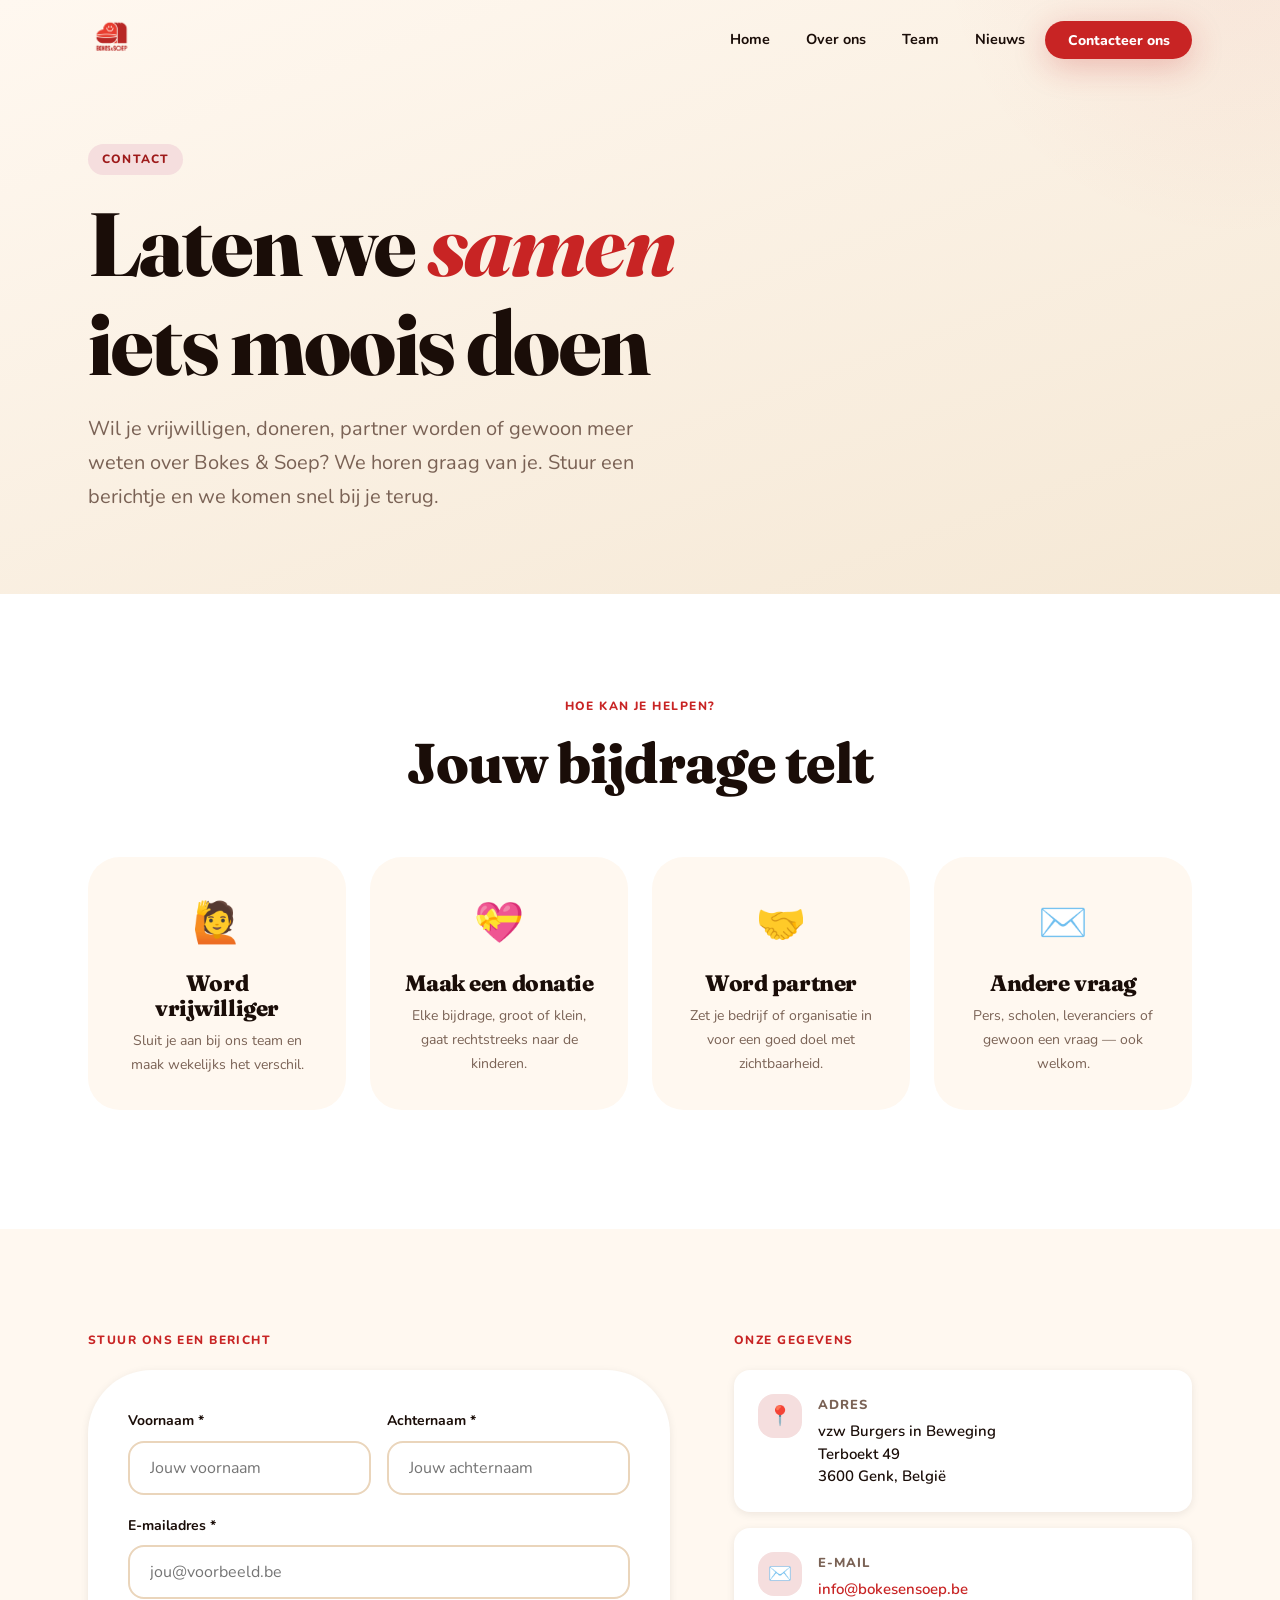
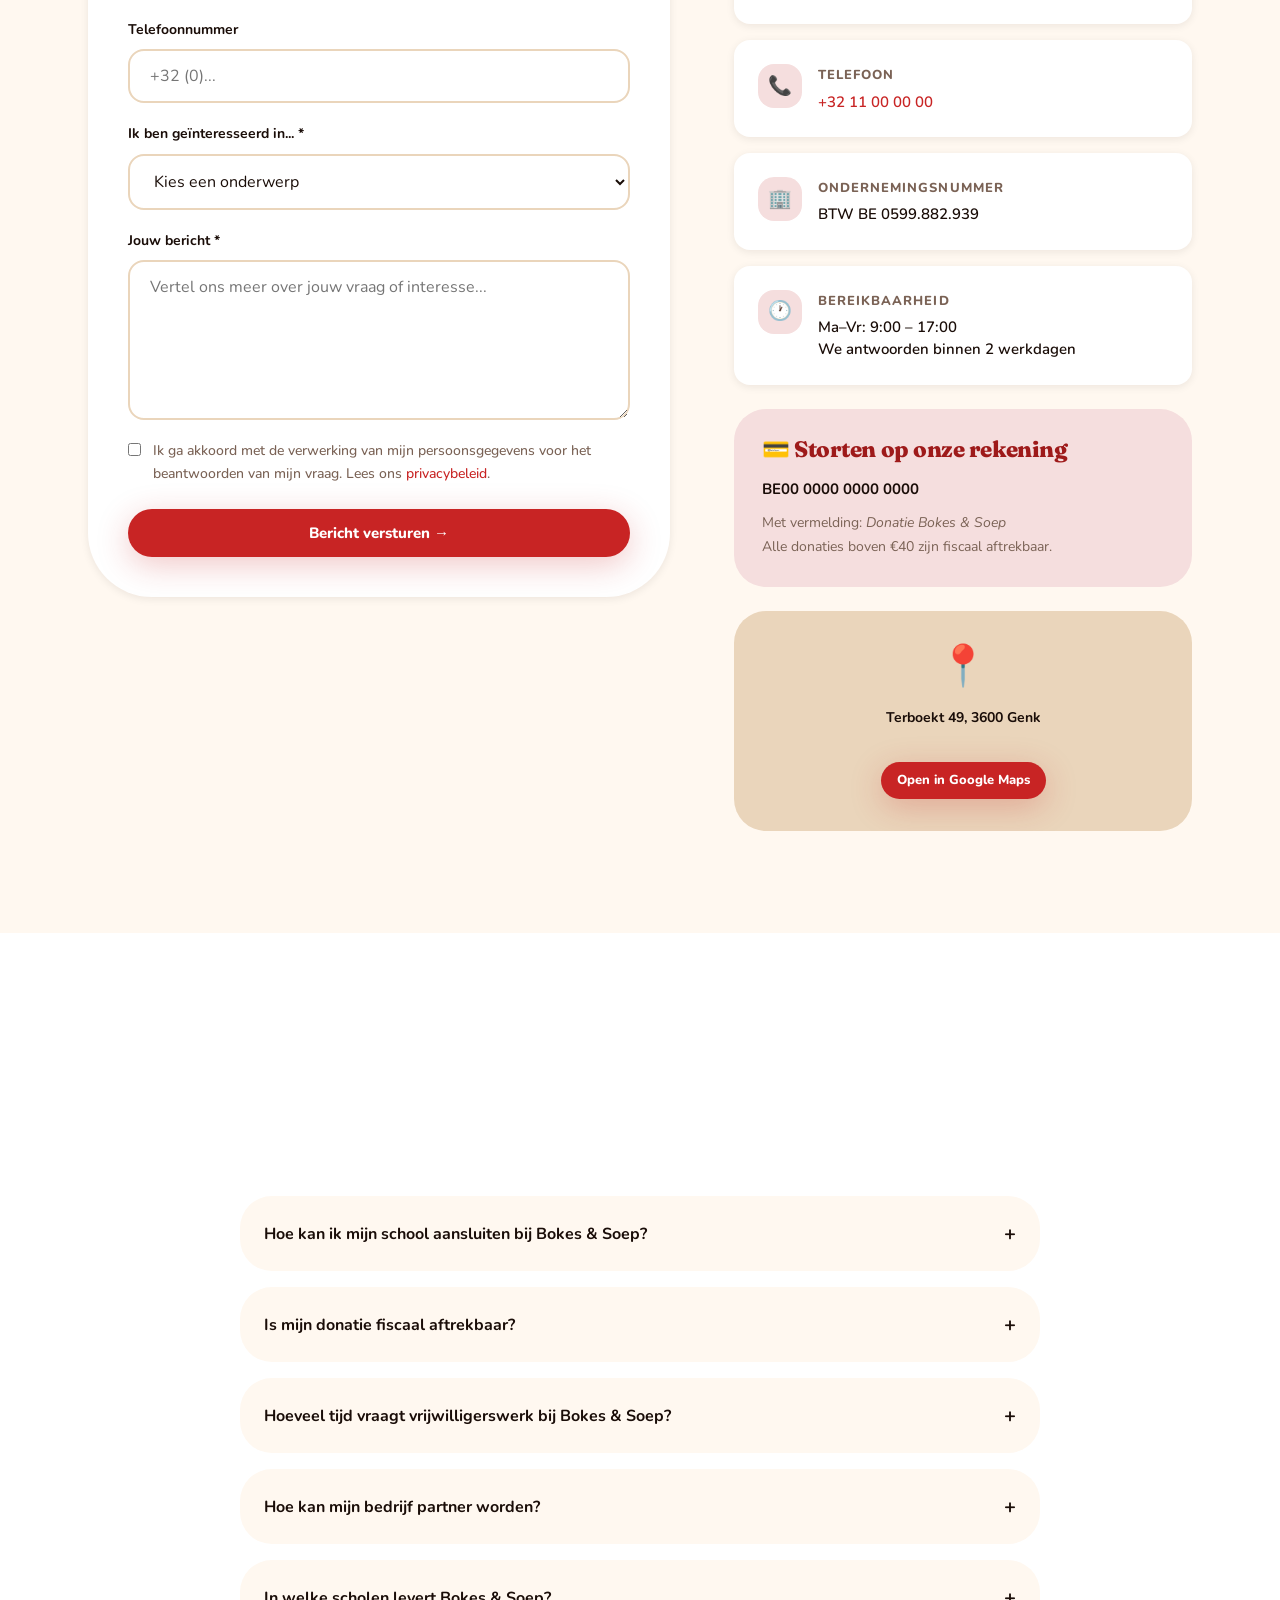
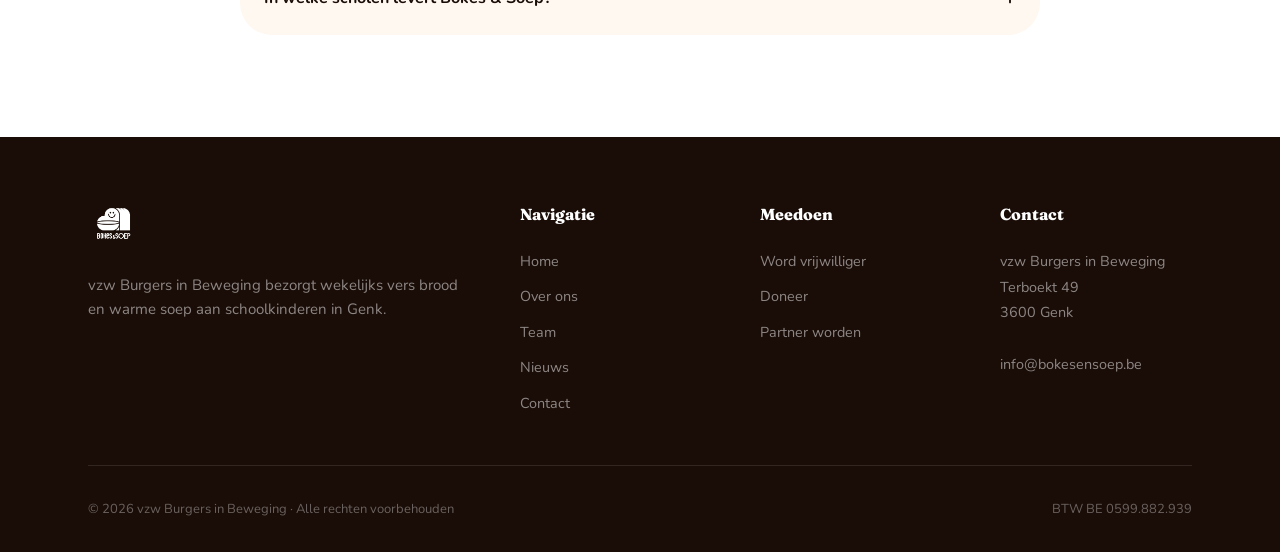
==== contact.html @ c75bfd41 "Add HTML/CSS/JS website version for demo at dev2.bokesensoep.be Static website with 6 pages (home, o" ====
<!DOCTYPE html>
<html lang="nl">
<head>
  <meta charset="UTF-8">
  <meta name="viewport" content="width=device-width, initial-scale=1.0">
  <title>Contact — Bokes & Soep</title>
  <meta name="description" content="Neem contact op met vzw Burgers in Beweging. Word vrijwilliger, doneer of word partner van Bokes & Soep in Genk.">
  <link rel="stylesheet" href="style.css">
  <link rel="icon" type="image/png" href="logos/logo_kleur_3000px.png">
</head>
<body>

  <!-- NAVIGATION -->
  <nav class="nav" id="main-nav">
    <div class="container">
      <div class="nav__inner">
        <a href="index.html" class="nav__logo">
          <img src="logos/logo_kleur_3000px.png" alt="Bokes & Soep logo">
        </a>
        <ul class="nav__links">
          <li><a href="index.html" class="nav__link">Home</a></li>
          <li><a href="over-ons.html" class="nav__link">Over ons</a></li>
          <li><a href="team.html" class="nav__link">Team</a></li>
          <li><a href="nieuws.html" class="nav__link">Nieuws</a></li>
          <li><a href="contact.html" class="nav__link nav__cta active">Contacteer ons</a></li>
        </ul>
        <button class="nav__hamburger" id="hamburger" aria-label="Menu openen">
          <span></span><span></span><span></span>
        </button>
      </div>
    </div>
  </nav>

  <div class="nav__mobile" id="mobile-nav">
    <a href="index.html" class="nav__link">Home</a>
    <a href="over-ons.html" class="nav__link">Over ons</a>
    <a href="team.html" class="nav__link">Team</a>
    <a href="nieuws.html" class="nav__link">Nieuws</a>
    <a href="contact.html" class="nav__link" style="color: var(--red); margin-top: 1rem;">Contacteer ons →</a>
  </div>

  <!-- PAGE HERO -->
  <section class="page-hero">
    <div class="container">
      <span class="page-hero__eyebrow">Contact</span>
      <h1 class="page-hero__title animate-fade-up">
        Laten we <em>samen</em><br>iets moois doen
      </h1>
      <p class="page-hero__lead animate-fade-up animate-delay-1">
        Wil je vrijwilligen, doneren, partner worden of gewoon meer weten over Bokes &amp; Soep?
        We horen graag van je. Stuur een berichtje en we komen snel bij je terug.
      </p>
    </div>
  </section>

  <!-- MANIEREN VAN HELPEN -->
  <section class="section section--white">
    <div class="container">
      <div class="section-header reveal">
        <span class="label">Hoe kan je helpen?</span>
        <h2>Jouw bijdrage telt</h2>
      </div>

      <div class="grid-4 reveal" style="margin-bottom: 1rem;">
        <div style="background: var(--cream); border-radius: var(--radius-lg); padding: 2rem; text-align: center; border: 2px solid transparent; transition: var(--transition); cursor: pointer;" class="contact-option" data-type="vrijwilliger">
          <div style="font-size: 2.5rem; margin-bottom: 1rem;">🙋</div>
          <h4 style="margin-bottom: 0.5rem;">Word vrijwilliger</h4>
          <p style="font-size: 0.875rem; color: var(--warm-gray);">Sluit je aan bij ons team en maak wekelijks het verschil.</p>
        </div>
        <div style="background: var(--cream); border-radius: var(--radius-lg); padding: 2rem; text-align: center; border: 2px solid transparent; transition: var(--transition); cursor: pointer;" class="contact-option" data-type="donatie">
          <div style="font-size: 2.5rem; margin-bottom: 1rem;">💝</div>
          <h4 style="margin-bottom: 0.5rem;">Maak een donatie</h4>
          <p style="font-size: 0.875rem; color: var(--warm-gray);">Elke bijdrage, groot of klein, gaat rechtstreeks naar de kinderen.</p>
        </div>
        <div style="background: var(--cream); border-radius: var(--radius-lg); padding: 2rem; text-align: center; border: 2px solid transparent; transition: var(--transition); cursor: pointer;" class="contact-option" data-type="partner">
          <div style="font-size: 2.5rem; margin-bottom: 1rem;">🤝</div>
          <h4 style="margin-bottom: 0.5rem;">Word partner</h4>
          <p style="font-size: 0.875rem; color: var(--warm-gray);">Zet je bedrijf of organisatie in voor een goed doel met zichtbaarheid.</p>
        </div>
        <div style="background: var(--cream); border-radius: var(--radius-lg); padding: 2rem; text-align: center; border: 2px solid transparent; transition: var(--transition); cursor: pointer;" class="contact-option" data-type="andere">
          <div style="font-size: 2.5rem; margin-bottom: 1rem;">✉️</div>
          <h4 style="margin-bottom: 0.5rem;">Andere vraag</h4>
          <p style="font-size: 0.875rem; color: var(--warm-gray);">Pers, scholen, leveranciers of gewoon een vraag — ook welkom.</p>
        </div>
      </div>
    </div>
  </section>

  <!-- CONTACT SECTIE -->
  <section class="section section--cream">
    <div class="container">
      <div class="grid-2" style="align-items: flex-start; gap: 4rem;">

        <!-- FORM -->
        <div class="reveal">
          <span class="label" style="display: block; margin-bottom: 1.25rem;">Stuur ons een bericht</span>
          <form id="contact-form" onsubmit="handleSubmit(event)" style="background: var(--white); padding: 2.5rem; border-radius: var(--radius-xl); box-shadow: var(--shadow-sm);">

            <div style="display: grid; grid-template-columns: 1fr 1fr; gap: 1rem;">
              <div class="form-group">
                <label for="voornaam">Voornaam *</label>
                <input type="text" id="voornaam" name="voornaam" placeholder="Jouw voornaam" required>
              </div>
              <div class="form-group">
                <label for="achternaam">Achternaam *</label>
                <input type="text" id="achternaam" name="achternaam" placeholder="Jouw achternaam" required>
              </div>
            </div>

            <div class="form-group">
              <label for="email">E-mailadres *</label>
              <input type="email" id="email" name="email" placeholder="jou@voorbeeld.be" required>
            </div>

            <div class="form-group">
              <label for="telefoon">Telefoonnummer</label>
              <input type="tel" id="telefoon" name="telefoon" placeholder="+32 (0)...">
            </div>

            <div class="form-group">
              <label for="onderwerp">Ik ben geïnteresseerd in... *</label>
              <select id="onderwerp" name="onderwerp" required>
                <option value="" disabled selected>Kies een onderwerp</option>
                <option value="vrijwilliger">Vrijwilliger worden</option>
                <option value="donatie">Een donatie doen</option>
                <option value="partner">Partner worden</option>
                <option value="school">Onze school aansluiten</option>
                <option value="pers">Persvraag</option>
                <option value="andere">Andere vraag</option>
              </select>
            </div>

            <div class="form-group">
              <label for="bericht">Jouw bericht *</label>
              <textarea id="bericht" name="bericht" placeholder="Vertel ons meer over jouw vraag of interesse..." required></textarea>
            </div>

            <div style="display: flex; align-items: flex-start; gap: 0.75rem; margin-bottom: 1.5rem;">
              <input type="checkbox" id="akkoord" name="akkoord" required style="margin-top: 3px; width: auto; flex-shrink: 0; accent-color: var(--red);">
              <label for="akkoord" style="font-size: 0.875rem; color: var(--warm-gray); font-weight: 500; cursor: pointer;">
                Ik ga akkoord met de verwerking van mijn persoonsgegevens voor het beantwoorden van mijn vraag.
                Lees ons <a href="#" style="color: var(--red);">privacybeleid</a>.
              </label>
            </div>

            <button type="submit" class="btn btn--primary" style="width: 100%; justify-content: center;">
              Bericht versturen →
            </button>

            <div id="form-success" style="display: none; background: #ECFDF5; border: 2px solid #6EE7B7; border-radius: var(--radius-md); padding: 1.25rem; margin-top: 1.25rem; color: #065F46; font-weight: 600; text-align: center;">
              ✓ Bedankt! We contacteren je zo snel mogelijk.
            </div>
          </form>
        </div>

        <!-- CONTACT INFO -->
        <div class="reveal">
          <span class="label" style="display: block; margin-bottom: 1.25rem;">Onze gegevens</span>

          <div class="info-block">
            <div class="info-block__icon">📍</div>
            <div>
              <p class="info-block__title">Adres</p>
              <p class="info-block__value">vzw Burgers in Beweging<br>Terboekt 49<br>3600 Genk, België</p>
            </div>
          </div>

          <div class="info-block">
            <div class="info-block__icon">✉️</div>
            <div>
              <p class="info-block__title">E-mail</p>
              <p class="info-block__value">
                <a href="mailto:info@bokesensoep.be" style="color: var(--red);">info@bokesensoep.be</a>
              </p>
            </div>
          </div>

          <div class="info-block">
            <div class="info-block__icon">📞</div>
            <div>
              <p class="info-block__title">Telefoon</p>
              <p class="info-block__value">
                <a href="tel:+3211000000" style="color: var(--red);">+32 11 00 00 00</a>
              </p>
            </div>
          </div>

          <div class="info-block">
            <div class="info-block__icon">🏢</div>
            <div>
              <p class="info-block__title">Ondernemingsnummer</p>
              <p class="info-block__value">BTW BE 0599.882.939</p>
            </div>
          </div>

          <div class="info-block">
            <div class="info-block__icon">🕐</div>
            <div>
              <p class="info-block__title">Bereikbaarheid</p>
              <p class="info-block__value">Ma–Vr: 9:00 – 17:00<br>We antwoorden binnen 2 werkdagen</p>
            </div>
          </div>

          <!-- Doneer info -->
          <div style="background: var(--red-light); border-radius: var(--radius-lg); padding: 1.75rem; margin-top: 1.5rem;">
            <h4 style="color: var(--red-dark); margin-bottom: 1rem;">💳 Storten op onze rekening</h4>
            <p style="font-size: 0.9375rem; margin-bottom: 0.5rem; color: var(--warm-black);">
              <strong>BE00 0000 0000 0000</strong>
            </p>
            <p style="font-size: 0.875rem; color: var(--warm-gray);">
              Met vermelding: <em>Donatie Bokes &amp; Soep</em><br>
              Alle donaties boven €40 zijn fiscaal aftrekbaar.
            </p>
          </div>

          <!-- Map placeholder -->
          <div style="background: var(--cream-dark); border-radius: var(--radius-lg); height: 220px; margin-top: 1.5rem; display: flex; align-items: center; justify-content: center; font-size: 3rem; position: relative; overflow: hidden;">
            <div style="text-align: center; z-index: 1;">
              <div style="font-size: 2.5rem; margin-bottom: 0.5rem;">📍</div>
              <p style="font-size: 0.875rem; font-weight: 700; color: var(--warm-black);">Terboekt 49, 3600 Genk</p>
              <a href="https://maps.google.com/?q=Terboekt+49+3600+Genk" target="_blank" rel="noopener noreferrer" class="btn btn--primary" style="margin-top: 1rem; font-size: 0.8125rem; padding: 0.5rem 1rem;">Open in Google Maps</a>
            </div>
          </div>
        </div>

      </div>
    </div>
  </section>

  <!-- VEELGESTELDE VRAGEN -->
  <section class="section section--white">
    <div class="container">
      <div class="section-header reveal">
        <span class="label">FAQ</span>
        <h2>Veelgestelde vragen</h2>
      </div>

      <div style="max-width: 800px; margin: 0 auto; display: flex; flex-direction: column; gap: 1rem;" class="reveal">

        <div style="background: var(--cream); border-radius: var(--radius-lg); overflow: hidden;">
          <button style="width: 100%; text-align: left; padding: 1.5rem; font-family: var(--font-body); font-size: 1rem; font-weight: 700; color: var(--warm-black); background: none; border: none; cursor: pointer; display: flex; justify-content: space-between; align-items: center;" onclick="toggleFaq(this)">
            Hoe kan ik mijn school aansluiten bij Bokes &amp; Soep?
            <span style="font-size: 1.25rem; transition: transform 0.3s;">+</span>
          </button>
          <div class="faq-answer" style="display: none; padding: 0 1.5rem 1.5rem;">
            <p style="font-size: 0.9375rem;">Stuur ons een e-mail of vul het contactformulier in met als onderwerp "Onze school aansluiten". We plannen dan een kennismakingsgesprek om te kijken hoe we samen kunnen werken.</p>
          </div>
        </div>

        <div style="background: var(--cream); border-radius: var(--radius-lg); overflow: hidden;">
          <button style="width: 100%; text-align: left; padding: 1.5rem; font-family: var(--font-body); font-size: 1rem; font-weight: 700; color: var(--warm-black); background: none; border: none; cursor: pointer; display: flex; justify-content: space-between; align-items: center;" onclick="toggleFaq(this)">
            Is mijn donatie fiscaal aftrekbaar?
            <span style="font-size: 1.25rem; transition: transform 0.3s;">+</span>
          </button>
          <div class="faq-answer" style="display: none; padding: 0 1.5rem 1.5rem;">
            <p style="font-size: 0.9375rem;">Ja! Als erkende vzw kan vzw Burgers in Beweging fiscale attesten uitreiken voor donaties van €40 of meer per jaar. Contacteer ons voor meer informatie over het aanvragen van een attest.</p>
          </div>
        </div>

        <div style="background: var(--cream); border-radius: var(--radius-lg); overflow: hidden;">
          <button style="width: 100%; text-align: left; padding: 1.5rem; font-family: var(--font-body); font-size: 1rem; font-weight: 700; color: var(--warm-black); background: none; border: none; cursor: pointer; display: flex; justify-content: space-between; align-items: center;" onclick="toggleFaq(this)">
            Hoeveel tijd vraagt vrijwilligerswerk bij Bokes &amp; Soep?
            <span style="font-size: 1.25rem; transition: transform 0.3s;">+</span>
          </button>
          <div class="faq-answer" style="display: none; padding: 0 1.5rem 1.5rem;">
            <p style="font-size: 0.9375rem;">Dat hangt af van je rol. Keukenvolunteers werken zo'n 3-4 uur op donderdagavond. Bezorgers zijn er vrijdagochtend zo'n 2-3 uur mee bezig. Administratieve hulp kan vaak flexibel van thuis.</p>
          </div>
        </div>

        <div style="background: var(--cream); border-radius: var(--radius-lg); overflow: hidden;">
          <button style="width: 100%; text-align: left; padding: 1.5rem; font-family: var(--font-body); font-size: 1rem; font-weight: 700; color: var(--warm-black); background: none; border: none; cursor: pointer; display: flex; justify-content: space-between; align-items: center;" onclick="toggleFaq(this)">
            Hoe kan mijn bedrijf partner worden?
            <span style="font-size: 1.25rem; transition: transform 0.3s;">+</span>
          </button>
          <div class="faq-answer" style="display: none; padding: 0 1.5rem 1.5rem;">
            <p style="font-size: 0.9375rem;">We hebben verschillende partnerschapsformules: financieel partnerschap, in-natura ondersteuning (producten, diensten) of medewerkers inzetten als vrijwilliger. Contacteer ons voor een vrijblijvend gesprek over de mogelijkheden.</p>
          </div>
        </div>

        <div style="background: var(--cream); border-radius: var(--radius-lg); overflow: hidden;">
          <button style="width: 100%; text-align: left; padding: 1.5rem; font-family: var(--font-body); font-size: 1rem; font-weight: 700; color: var(--warm-black); background: none; border: none; cursor: pointer; display: flex; justify-content: space-between; align-items: center;" onclick="toggleFaq(this)">
            In welke scholen levert Bokes &amp; Soep?
            <span style="font-size: 1.25rem; transition: transform 0.3s;">+</span>
          </button>
          <div class="faq-answer" style="display: none; padding: 0 1.5rem 1.5rem;">
            <p style="font-size: 0.9375rem;">We leveren aan 12 basisscholen in Genk en omgeving. Wil je weten of jouw school erbij hoort of interesse hebben in aansluiting? Neem gerust contact op!</p>
          </div>
        </div>

      </div>
    </div>
  </section>

  <!-- FOOTER -->
  <footer class="footer">
    <div class="container">
      <div class="footer__grid">
        <div>
          <div class="footer__logo">
            <img src="logos/logo_kleur_3000px.png" alt="Bokes & Soep">
          </div>
          <p class="footer__tagline">
            vzw Burgers in Beweging bezorgt wekelijks vers brood en warme soep aan
            schoolkinderen in Genk.
          </p>
        </div>
        <div>
          <p class="footer__title">Navigatie</p>
          <ul class="footer__links">
            <li><a href="index.html" class="footer__link">Home</a></li>
            <li><a href="over-ons.html" class="footer__link">Over ons</a></li>
            <li><a href="team.html" class="footer__link">Team</a></li>
            <li><a href="nieuws.html" class="footer__link">Nieuws</a></li>
            <li><a href="contact.html" class="footer__link">Contact</a></li>
          </ul>
        </div>
        <div>
          <p class="footer__title">Meedoen</p>
          <ul class="footer__links">
            <li><a href="contact.html" class="footer__link">Word vrijwilliger</a></li>
            <li><a href="contact.html" class="footer__link">Doneer</a></li>
            <li><a href="contact.html" class="footer__link">Partner worden</a></li>
          </ul>
        </div>
        <div>
          <p class="footer__title">Contact</p>
          <address class="footer__address" style="font-style: normal;">
            vzw Burgers in Beweging<br>
            Terboekt 49<br>
            3600 Genk<br><br>
            <a href="mailto:info@bokesensoep.be" class="footer__link">info@bokesensoep.be</a>
          </address>
        </div>
      </div>
      <div class="footer__bottom">
        <p class="footer__copy">© 2026 vzw Burgers in Beweging · Alle rechten voorbehouden</p>
        <p class="footer__btw">BTW BE 0599.882.939</p>
      </div>
    </div>
  </footer>

  <script src="script.js"></script>
  <script>
    function handleSubmit(e) {
      e.preventDefault();
      document.getElementById('contact-form').querySelector('button[type="submit"]').disabled = true;
      document.getElementById('contact-form').querySelector('button[type="submit"]').textContent = 'Verzenden...';
      setTimeout(() => {
        document.getElementById('form-success').style.display = 'block';
        document.getElementById('contact-form').querySelector('button[type="submit"]').textContent = '✓ Verstuurd';
      }, 800);
    }

    function toggleFaq(btn) {
      const answer = btn.nextElementSibling;
      const icon = btn.querySelector('span');
      const isOpen = answer.style.display === 'block';
      answer.style.display = isOpen ? 'none' : 'block';
      icon.textContent = isOpen ? '+' : '−';
      icon.style.transform = isOpen ? '' : 'rotate(0deg)';
    }

    // Contact option selection
    document.querySelectorAll('.contact-option').forEach(opt => {
      opt.addEventListener('click', function() {
        document.querySelectorAll('.contact-option').forEach(o => {
          o.style.borderColor = 'transparent';
          o.style.background = 'var(--cream)';
        });
        this.style.borderColor = 'var(--red)';
        this.style.background = 'var(--red-light)';
        // Pre-fill the select if contact form is on same page
        const type = this.dataset.type;
        const select = document.getElementById('onderwerp');
        if (select) {
          select.value = type;
        }
        // Scroll to form
        document.getElementById('contact-form').scrollIntoView({ behavior: 'smooth', block: 'center' });
      });
    });
  </script>
</body>
</html>
---- style.css ----
@import url('https://fonts.googleapis.com/css2?family=Fraunces:ital,opsz,wght@0,9..144,300..900;1,9..144,300..900&family=Nunito:wght@400;500;600;700;800;900&display=swap');

/* =========================================
   BOKES & SOEP — Design System
   vzw Burgers in Beweging, Genk
   ========================================= */

:root {
  --red: #C82424;
  --red-dark: #9E1A1A;
  --red-deeper: #7A1212;
  --red-light: #F5DEDE;
  --cream: #FFF8F0;
  --cream-mid: #F5E8D5;
  --cream-dark: #EAD5BB;
  --warm-black: #1A0D08;
  --warm-gray: #7A6255;
  --warm-gray-light: #C4B0A4;
  --gold: #E8A820;
  --gold-light: #FDE68A;
  --white: #FFFFFF;

  --font-display: 'Fraunces', Georgia, serif;
  --font-body: 'Nunito', Arial, sans-serif;

  --radius-sm: 8px;
  --radius-md: 16px;
  --radius-lg: 32px;
  --radius-xl: 64px;
  --radius-full: 9999px;

  --shadow-sm: 0 2px 8px rgba(26, 13, 8, 0.08);
  --shadow-md: 0 8px 24px rgba(26, 13, 8, 0.12);
  --shadow-lg: 0 20px 60px rgba(26, 13, 8, 0.16);
  --shadow-red: 0 8px 32px rgba(200, 36, 36, 0.25);

  --transition: all 0.3s cubic-bezier(0.4, 0, 0.2, 1);
}

/* =========================================
   RESET & BASE
   ========================================= */

*, *::before, *::after {
  box-sizing: border-box;
  margin: 0;
  padding: 0;
}

html {
  scroll-behavior: smooth;
  font-size: 16px;
}

body {
  font-family: var(--font-body);
  background-color: var(--cream);
  color: var(--warm-black);
  line-height: 1.6;
  -webkit-font-smoothing: antialiased;
  overflow-x: hidden;
}

img {
  max-width: 100%;
  display: block;
}

a {
  color: inherit;
  text-decoration: none;
}

button {
  cursor: pointer;
  border: none;
  background: none;
  font-family: inherit;
}

ul {
  list-style: none;
}

/* =========================================
   TYPOGRAPHY
   ========================================= */

h1, h2, h3, h4 {
  font-family: var(--font-display);
  line-height: 1.1;
  font-weight: 800;
  letter-spacing: -0.02em;
}

h1 { font-size: clamp(2.8rem, 7vw, 6rem); }
h2 { font-size: clamp(2rem, 4.5vw, 3.5rem); }
h3 { font-size: clamp(1.4rem, 3vw, 2rem); }
h4 { font-size: clamp(1.1rem, 2vw, 1.4rem); }

p {
  font-size: clamp(1rem, 1.5vw, 1.125rem);
  color: var(--warm-gray);
  line-height: 1.7;
}

.lead {
  font-size: clamp(1.125rem, 2vw, 1.375rem);
  font-weight: 600;
  color: var(--warm-black);
  line-height: 1.5;
}

.label {
  font-size: 0.75rem;
  font-weight: 800;
  letter-spacing: 0.12em;
  text-transform: uppercase;
  color: var(--red);
}

/* =========================================
   LAYOUT
   ========================================= */

.container {
  max-width: 1200px;
  margin: 0 auto;
  padding: 0 clamp(1.5rem, 5vw, 3rem);
}

.section {
  padding: clamp(4rem, 8vw, 8rem) 0;
}

.section--cream { background: var(--cream); }
.section--white { background: var(--white); }
.section--red {
  background: var(--red);
  color: var(--white);
}
.section--dark {
  background: var(--warm-black);
  color: var(--white);
}
.section--cream-mid { background: var(--cream-mid); }

/* =========================================
   NAVIGATION
   ========================================= */

.nav {
  position: fixed;
  top: 0;
  left: 0;
  right: 0;
  z-index: 1000;
  padding: 1rem 0;
  transition: var(--transition);
}

.nav.scrolled {
  background: rgba(255, 248, 240, 0.95);
  backdrop-filter: blur(12px);
  -webkit-backdrop-filter: blur(12px);
  box-shadow: var(--shadow-sm);
}

.nav__inner {
  display: flex;
  align-items: center;
  justify-content: space-between;
  gap: 2rem;
}

.nav__logo {
  display: flex;
  align-items: center;
  gap: 0.75rem;
  flex-shrink: 0;
}

.nav__logo img {
  height: 48px;
  width: auto;
}

.nav__links {
  display: flex;
  align-items: center;
  gap: 0.25rem;
}

.nav__link {
  font-size: 0.9rem;
  font-weight: 700;
  padding: 0.5rem 1rem;
  border-radius: var(--radius-full);
  transition: var(--transition);
  color: var(--warm-black);
}

.nav__link:hover,
.nav__link.active {
  background: var(--red-light);
  color: var(--red-dark);
}

.nav__cta {
  background: var(--red) !important;
  color: var(--white) !important;
  padding: 0.6rem 1.4rem !important;
  border-radius: var(--radius-full) !important;
  font-weight: 800 !important;
  font-size: 0.875rem !important;
  transition: var(--transition) !important;
  box-shadow: var(--shadow-red);
}

.nav__cta:hover {
  background: var(--red-dark) !important;
  transform: translateY(-1px);
  box-shadow: 0 12px 40px rgba(200, 36, 36, 0.35) !important;
}

.nav__hamburger {
  display: none;
  flex-direction: column;
  gap: 5px;
  padding: 8px;
  cursor: pointer;
}

.nav__hamburger span {
  display: block;
  width: 24px;
  height: 2px;
  background: var(--warm-black);
  border-radius: 2px;
  transition: var(--transition);
}

/* Mobile nav */
.nav__mobile {
  display: none;
  position: fixed;
  inset: 0;
  background: var(--cream);
  z-index: 999;
  padding: 6rem 2rem 2rem;
  flex-direction: column;
  gap: 0.5rem;
}

.nav__mobile.open {
  display: flex;
}

.nav__mobile .nav__link {
  font-size: 1.5rem;
  padding: 1rem;
  font-family: var(--font-display);
  font-weight: 700;
}

/* =========================================
   BUTTONS
   ========================================= */

.btn {
  display: inline-flex;
  align-items: center;
  gap: 0.5rem;
  padding: 0.875rem 2rem;
  border-radius: var(--radius-full);
  font-family: var(--font-body);
  font-weight: 800;
  font-size: 0.9375rem;
  transition: var(--transition);
  cursor: pointer;
  text-align: center;
  white-space: nowrap;
}

.btn--primary {
  background: var(--red);
  color: var(--white);
  box-shadow: var(--shadow-red);
}

.btn--primary:hover {
  background: var(--red-dark);
  transform: translateY(-2px);
  box-shadow: 0 16px 48px rgba(200, 36, 36, 0.35);
}

.btn--outline {
  background: transparent;
  color: var(--red);
  border: 2px solid var(--red);
}

.btn--outline:hover {
  background: var(--red);
  color: var(--white);
  transform: translateY(-2px);
}

.btn--white {
  background: var(--white);
  color: var(--red);
  box-shadow: var(--shadow-md);
}

.btn--white:hover {
  background: var(--cream);
  transform: translateY(-2px);
  box-shadow: var(--shadow-lg);
}

.btn--outline-white {
  background: transparent;
  color: var(--white);
  border: 2px solid rgba(255,255,255,0.5);
}

.btn--outline-white:hover {
  background: rgba(255,255,255,0.15);
  border-color: var(--white);
}

.btn--lg {
  padding: 1.125rem 2.5rem;
  font-size: 1.0625rem;
}

/* =========================================
   HERO
   ========================================= */

.hero {
  min-height: 100vh;
  display: flex;
  align-items: center;
  padding-top: 5rem;
  position: relative;
  overflow: hidden;
}

.hero::before {
  content: '';
  position: absolute;
  inset: 0;
  background:
    radial-gradient(ellipse 80% 60% at 70% 50%, rgba(200, 36, 36, 0.06) 0%, transparent 70%),
    radial-gradient(ellipse 50% 80% at 30% 80%, rgba(232, 168, 32, 0.08) 0%, transparent 60%);
  pointer-events: none;
}

.hero__content {
  position: relative;
  z-index: 1;
}

.hero__eyebrow {
  display: inline-flex;
  align-items: center;
  gap: 0.5rem;
  background: var(--red-light);
  color: var(--red-dark);
  padding: 0.4rem 1rem;
  border-radius: var(--radius-full);
  font-size: 0.8125rem;
  font-weight: 800;
  letter-spacing: 0.08em;
  text-transform: uppercase;
  margin-bottom: 1.5rem;
}

.hero__title {
  margin-bottom: 1.5rem;
}

.hero__title em {
  font-style: italic;
  color: var(--red);
}

.hero__subtitle {
  max-width: 560px;
  margin-bottom: 2.5rem;
  font-size: clamp(1.05rem, 1.8vw, 1.25rem);
}

.hero__actions {
  display: flex;
  flex-wrap: wrap;
  gap: 1rem;
  align-items: center;
}

.hero__stat-row {
  display: flex;
  flex-wrap: wrap;
  gap: 2.5rem;
  margin-top: 4rem;
  padding-top: 2.5rem;
  border-top: 1px solid var(--cream-dark);
}

.hero__stat {
  display: flex;
  flex-direction: column;
}

.hero__stat-num {
  font-family: var(--font-display);
  font-size: 2.25rem;
  font-weight: 900;
  color: var(--red);
  line-height: 1;
}

.hero__stat-label {
  font-size: 0.8125rem;
  font-weight: 600;
  color: var(--warm-gray);
  margin-top: 0.25rem;
}

.hero__visual {
  position: absolute;
  right: -4%;
  top: 50%;
  transform: translateY(-50%);
  width: 50%;
  max-width: 600px;
  opacity: 0.12;
  pointer-events: none;
}

/* =========================================
   WAVE DIVIDERS
   ========================================= */

.wave {
  display: block;
  width: 100%;
  overflow: hidden;
  line-height: 0;
}

.wave svg {
  display: block;
  width: 100%;
}

/* =========================================
   CARDS
   ========================================= */

.card {
  background: var(--white);
  border-radius: var(--radius-lg);
  overflow: hidden;
  box-shadow: var(--shadow-sm);
  transition: var(--transition);
}

.card:hover {
  box-shadow: var(--shadow-md);
  transform: translateY(-4px);
}

.card__img {
  width: 100%;
  aspect-ratio: 16/10;
  background: var(--cream-dark);
  position: relative;
  overflow: hidden;
}

.card__img-placeholder {
  width: 100%;
  height: 100%;
  display: flex;
  align-items: center;
  justify-content: center;
  font-size: 3rem;
  background: linear-gradient(135deg, var(--cream-mid), var(--cream-dark));
}

.card__body {
  padding: 1.75rem;
}

.card__label {
  font-size: 0.75rem;
  font-weight: 800;
  letter-spacing: 0.1em;
  text-transform: uppercase;
  color: var(--red);
  margin-bottom: 0.75rem;
}

.card__title {
  font-size: 1.25rem;
  font-weight: 800;
  font-family: var(--font-display);
  margin-bottom: 0.75rem;
  line-height: 1.25;
}

.card__text {
  font-size: 0.9375rem;
  margin-bottom: 1.25rem;
}

.card__link {
  font-size: 0.875rem;
  font-weight: 800;
  color: var(--red);
  display: inline-flex;
  align-items: center;
  gap: 0.4rem;
  transition: var(--transition);
}

.card__link:hover {
  gap: 0.7rem;
}

/* =========================================
   GRIDS
   ========================================= */

.grid-2 {
  display: grid;
  grid-template-columns: repeat(2, 1fr);
  gap: 2rem;
}

.grid-3 {
  display: grid;
  grid-template-columns: repeat(3, 1fr);
  gap: 2rem;
}

.grid-4 {
  display: grid;
  grid-template-columns: repeat(4, 1fr);
  gap: 1.5rem;
}

/* =========================================
   SECTION HEADER
   ========================================= */

.section-header {
  text-align: center;
  margin-bottom: 4rem;
}

.section-header .label {
  display: block;
  margin-bottom: 1rem;
}

.section-header h2 {
  margin-bottom: 1rem;
}

.section-header p {
  max-width: 540px;
  margin: 0 auto;
}

/* =========================================
   STAT BLOCKS
   ========================================= */

.stat-block {
  text-align: center;
  padding: 2.5rem 2rem;
  background: var(--white);
  border-radius: var(--radius-lg);
  box-shadow: var(--shadow-sm);
}

.stat-block__num {
  font-family: var(--font-display);
  font-size: clamp(2.5rem, 5vw, 4rem);
  font-weight: 900;
  color: var(--red);
  line-height: 1;
  display: block;
}

.stat-block__label {
  font-size: 0.9375rem;
  font-weight: 600;
  color: var(--warm-gray);
  margin-top: 0.5rem;
  display: block;
}

/* =========================================
   TEAM CARDS
   ========================================= */

.team-card {
  text-align: center;
  padding: 2rem 1.5rem;
  background: var(--white);
  border-radius: var(--radius-lg);
  box-shadow: var(--shadow-sm);
  transition: var(--transition);
}

.team-card:hover {
  box-shadow: var(--shadow-md);
  transform: translateY(-4px);
}

.team-card__avatar {
  width: 100px;
  height: 100px;
  border-radius: var(--radius-full);
  background: linear-gradient(135deg, var(--red-light), var(--cream-dark));
  margin: 0 auto 1.25rem;
  display: flex;
  align-items: center;
  justify-content: center;
  font-size: 2rem;
  border: 3px solid var(--white);
  box-shadow: var(--shadow-md);
}

.team-card__name {
  font-family: var(--font-display);
  font-size: 1.25rem;
  font-weight: 800;
  margin-bottom: 0.25rem;
}

.team-card__role {
  font-size: 0.8125rem;
  font-weight: 700;
  color: var(--red);
  text-transform: uppercase;
  letter-spacing: 0.08em;
}

.team-card__bio {
  font-size: 0.9rem;
  margin-top: 1rem;
  color: var(--warm-gray);
}

/* =========================================
   CONTACT FORM
   ========================================= */

.form-group {
  display: flex;
  flex-direction: column;
  gap: 0.5rem;
  margin-bottom: 1.25rem;
}

.form-group label {
  font-size: 0.875rem;
  font-weight: 700;
  color: var(--warm-black);
}

.form-group input,
.form-group textarea,
.form-group select {
  padding: 0.875rem 1.25rem;
  border: 2px solid var(--cream-dark);
  border-radius: var(--radius-md);
  font-family: var(--font-body);
  font-size: 1rem;
  background: var(--white);
  color: var(--warm-black);
  transition: var(--transition);
  outline: none;
}

.form-group input:focus,
.form-group textarea:focus,
.form-group select:focus {
  border-color: var(--red);
  box-shadow: 0 0 0 4px rgba(200, 36, 36, 0.1);
}

.form-group textarea {
  min-height: 160px;
  resize: vertical;
}

/* =========================================
   INFO BLOCK
   ========================================= */

.info-block {
  display: flex;
  align-items: flex-start;
  gap: 1rem;
  padding: 1.5rem;
  background: var(--white);
  border-radius: var(--radius-md);
  box-shadow: var(--shadow-sm);
  margin-bottom: 1rem;
}

.info-block__icon {
  width: 44px;
  height: 44px;
  border-radius: var(--radius-md);
  background: var(--red-light);
  display: flex;
  align-items: center;
  justify-content: center;
  font-size: 1.2rem;
  flex-shrink: 0;
}

.info-block__title {
  font-size: 0.8125rem;
  font-weight: 800;
  text-transform: uppercase;
  letter-spacing: 0.08em;
  color: var(--warm-gray);
  margin-bottom: 0.25rem;
}

.info-block__value {
  font-size: 0.9375rem;
  font-weight: 600;
  color: var(--warm-black);
  line-height: 1.5;
}

/* =========================================
   QUOTE
   ========================================= */

.quote-block {
  background: var(--red);
  color: var(--white);
  border-radius: var(--radius-xl);
  padding: 4rem;
  position: relative;
  overflow: hidden;
}

.quote-block::before {
  content: '"';
  position: absolute;
  top: -1rem;
  left: 2rem;
  font-family: var(--font-display);
  font-size: 15rem;
  line-height: 1;
  opacity: 0.12;
  pointer-events: none;
}

.quote-block__text {
  font-family: var(--font-display);
  font-size: clamp(1.4rem, 3vw, 2.25rem);
  font-weight: 700;
  font-style: italic;
  line-height: 1.4;
  position: relative;
  z-index: 1;
  color: var(--white);
  margin-bottom: 1.5rem;
}

.quote-block__author {
  font-size: 0.9375rem;
  font-weight: 700;
  color: rgba(255,255,255,0.75);
}

/* =========================================
   PAGE HERO (inner pages)
   ========================================= */

.page-hero {
  padding: 9rem 0 5rem;
  background: linear-gradient(160deg, var(--cream) 0%, var(--cream-mid) 100%);
  position: relative;
  overflow: hidden;
}

.page-hero::before {
  content: '';
  position: absolute;
  top: -60%;
  right: -20%;
  width: 600px;
  height: 600px;
  border-radius: 50%;
  background: radial-gradient(ellipse, rgba(200,36,36,0.06) 0%, transparent 70%);
  pointer-events: none;
}

.page-hero__eyebrow {
  display: inline-block;
  background: var(--red-light);
  color: var(--red-dark);
  padding: 0.375rem 0.875rem;
  border-radius: var(--radius-full);
  font-size: 0.75rem;
  font-weight: 800;
  text-transform: uppercase;
  letter-spacing: 0.1em;
  margin-bottom: 1.25rem;
}

.page-hero__title {
  margin-bottom: 1.25rem;
}

.page-hero__title em {
  color: var(--red);
  font-style: italic;
}

.page-hero__lead {
  max-width: 600px;
  font-size: clamp(1.05rem, 1.8vw, 1.25rem);
  color: var(--warm-gray);
}

/* =========================================
   NEWS ARTICLE
   ========================================= */

.news-meta {
  display: flex;
  align-items: center;
  gap: 1rem;
  margin-bottom: 0.75rem;
}

.news-date {
  font-size: 0.8125rem;
  font-weight: 600;
  color: var(--warm-gray-light);
}

.news-tag {
  display: inline-block;
  background: var(--red-light);
  color: var(--red-dark);
  padding: 0.2rem 0.7rem;
  border-radius: var(--radius-full);
  font-size: 0.75rem;
  font-weight: 800;
  text-transform: uppercase;
  letter-spacing: 0.06em;
}

/* =========================================
   HOW IT WORKS
   ========================================= */

.how-step {
  display: flex;
  gap: 1.5rem;
  align-items: flex-start;
  padding: 1.75rem;
  background: var(--white);
  border-radius: var(--radius-lg);
  box-shadow: var(--shadow-sm);
}

.how-step__num {
  width: 52px;
  height: 52px;
  background: var(--red);
  color: var(--white);
  border-radius: var(--radius-md);
  display: flex;
  align-items: center;
  justify-content: center;
  font-family: var(--font-display);
  font-size: 1.5rem;
  font-weight: 900;
  flex-shrink: 0;
}

.how-step__content h4 {
  margin-bottom: 0.4rem;
  font-size: 1.125rem;
}

.how-step__content p {
  font-size: 0.9375rem;
  margin: 0;
}

/* =========================================
   VALUES
   ========================================= */

.value-item {
  display: flex;
  flex-direction: column;
  align-items: flex-start;
  padding: 2rem;
  background: var(--white);
  border-radius: var(--radius-lg);
  box-shadow: var(--shadow-sm);
  transition: var(--transition);
}

.value-item:hover {
  box-shadow: var(--shadow-md);
  transform: translateY(-3px);
}

.value-item__icon {
  width: 56px;
  height: 56px;
  background: var(--red-light);
  border-radius: var(--radius-md);
  display: flex;
  align-items: center;
  justify-content: center;
  font-size: 1.5rem;
  margin-bottom: 1.25rem;
}

.value-item h4 {
  margin-bottom: 0.5rem;
  font-size: 1.125rem;
}

.value-item p {
  font-size: 0.9375rem;
}

/* =========================================
   FOOTER
   ========================================= */

.footer {
  background: var(--warm-black);
  color: var(--white);
  padding: 4rem 0 2rem;
}

.footer__grid {
  display: grid;
  grid-template-columns: 2fr 1fr 1fr 1fr;
  gap: 3rem;
  margin-bottom: 3rem;
}

.footer__logo img {
  height: 52px;
  filter: brightness(0) invert(1);
  margin-bottom: 1.25rem;
}

.footer__tagline {
  font-size: 0.9375rem;
  color: rgba(255,255,255,0.5);
  line-height: 1.6;
  margin-bottom: 1.5rem;
}

.footer__title {
  font-family: var(--font-display);
  font-size: 1rem;
  font-weight: 800;
  color: var(--white);
  margin-bottom: 1.25rem;
}

.footer__links {
  display: flex;
  flex-direction: column;
  gap: 0.625rem;
}

.footer__link {
  font-size: 0.9rem;
  color: rgba(255,255,255,0.5);
  transition: var(--transition);
}

.footer__link:hover {
  color: var(--white);
}

.footer__address {
  font-size: 0.9rem;
  color: rgba(255,255,255,0.5);
  line-height: 1.8;
}

.footer__bottom {
  border-top: 1px solid rgba(255,255,255,0.1);
  padding-top: 2rem;
  display: flex;
  justify-content: space-between;
  align-items: center;
  flex-wrap: wrap;
  gap: 1rem;
}

.footer__copy {
  font-size: 0.8125rem;
  color: rgba(255,255,255,0.35);
}

.footer__btw {
  font-size: 0.8125rem;
  color: rgba(255,255,255,0.35);
}

/* =========================================
   ANIMATIONS
   ========================================= */

@keyframes fadeInUp {
  from {
    opacity: 0;
    transform: translateY(24px);
  }
  to {
    opacity: 1;
    transform: translateY(0);
  }
}

@keyframes float {
  0%, 100% { transform: translateY(-50%) rotate(0deg); }
  50% { transform: translateY(-54%) rotate(2deg); }
}

.animate-fade-up {
  animation: fadeInUp 0.7s cubic-bezier(0.4, 0, 0.2, 1) both;
}

.animate-delay-1 { animation-delay: 0.1s; }
.animate-delay-2 { animation-delay: 0.2s; }
.animate-delay-3 { animation-delay: 0.35s; }
.animate-delay-4 { animation-delay: 0.5s; }

/* Scroll-triggered reveal */
.reveal {
  opacity: 0;
  transform: translateY(20px);
  transition: opacity 0.7s ease, transform 0.7s ease;
}

.reveal.visible {
  opacity: 1;
  transform: translateY(0);
}

/* =========================================
   RESPONSIVE
   ========================================= */

@media (max-width: 1024px) {
  .grid-4 { grid-template-columns: repeat(2, 1fr); }
  .footer__grid { grid-template-columns: 1fr 1fr; }
}

@media (max-width: 768px) {
  .nav__links { display: none; }
  .nav__hamburger { display: flex; }

  .hero__visual { display: none; }

  .grid-2, .grid-3, .grid-4 {
    grid-template-columns: 1fr;
  }

  .quote-block {
    padding: 2.5rem 2rem;
  }

  .footer__grid {
    grid-template-columns: 1fr;
    gap: 2rem;
  }

  .footer__bottom {
    flex-direction: column;
    text-align: center;
  }

  .hero__stat-row {
    gap: 1.5rem;
  }
}

@media (max-width: 480px) {
  .hero__actions { flex-direction: column; align-items: stretch; }
  .hero__actions .btn { justify-content: center; }
}

/* =========================================
   UTILITY
   ========================================= */

.text-red { color: var(--red); }
.text-center { text-align: center; }
.text-white { color: var(--white); }
.mt-1 { margin-top: 0.5rem; }
.mt-2 { margin-top: 1rem; }
.mt-3 { margin-top: 1.5rem; }
.mt-4 { margin-top: 2rem; }
.mb-2 { margin-bottom: 1rem; }
.mb-4 { margin-bottom: 2rem; }
.gap-sm { gap: 1rem; }
.flex { display: flex; }
.flex-center { display: flex; align-items: center; justify-content: center; }
.inline-flex { display: inline-flex; }
.align-center { align-items: center; }
.flex-wrap { flex-wrap: wrap; }
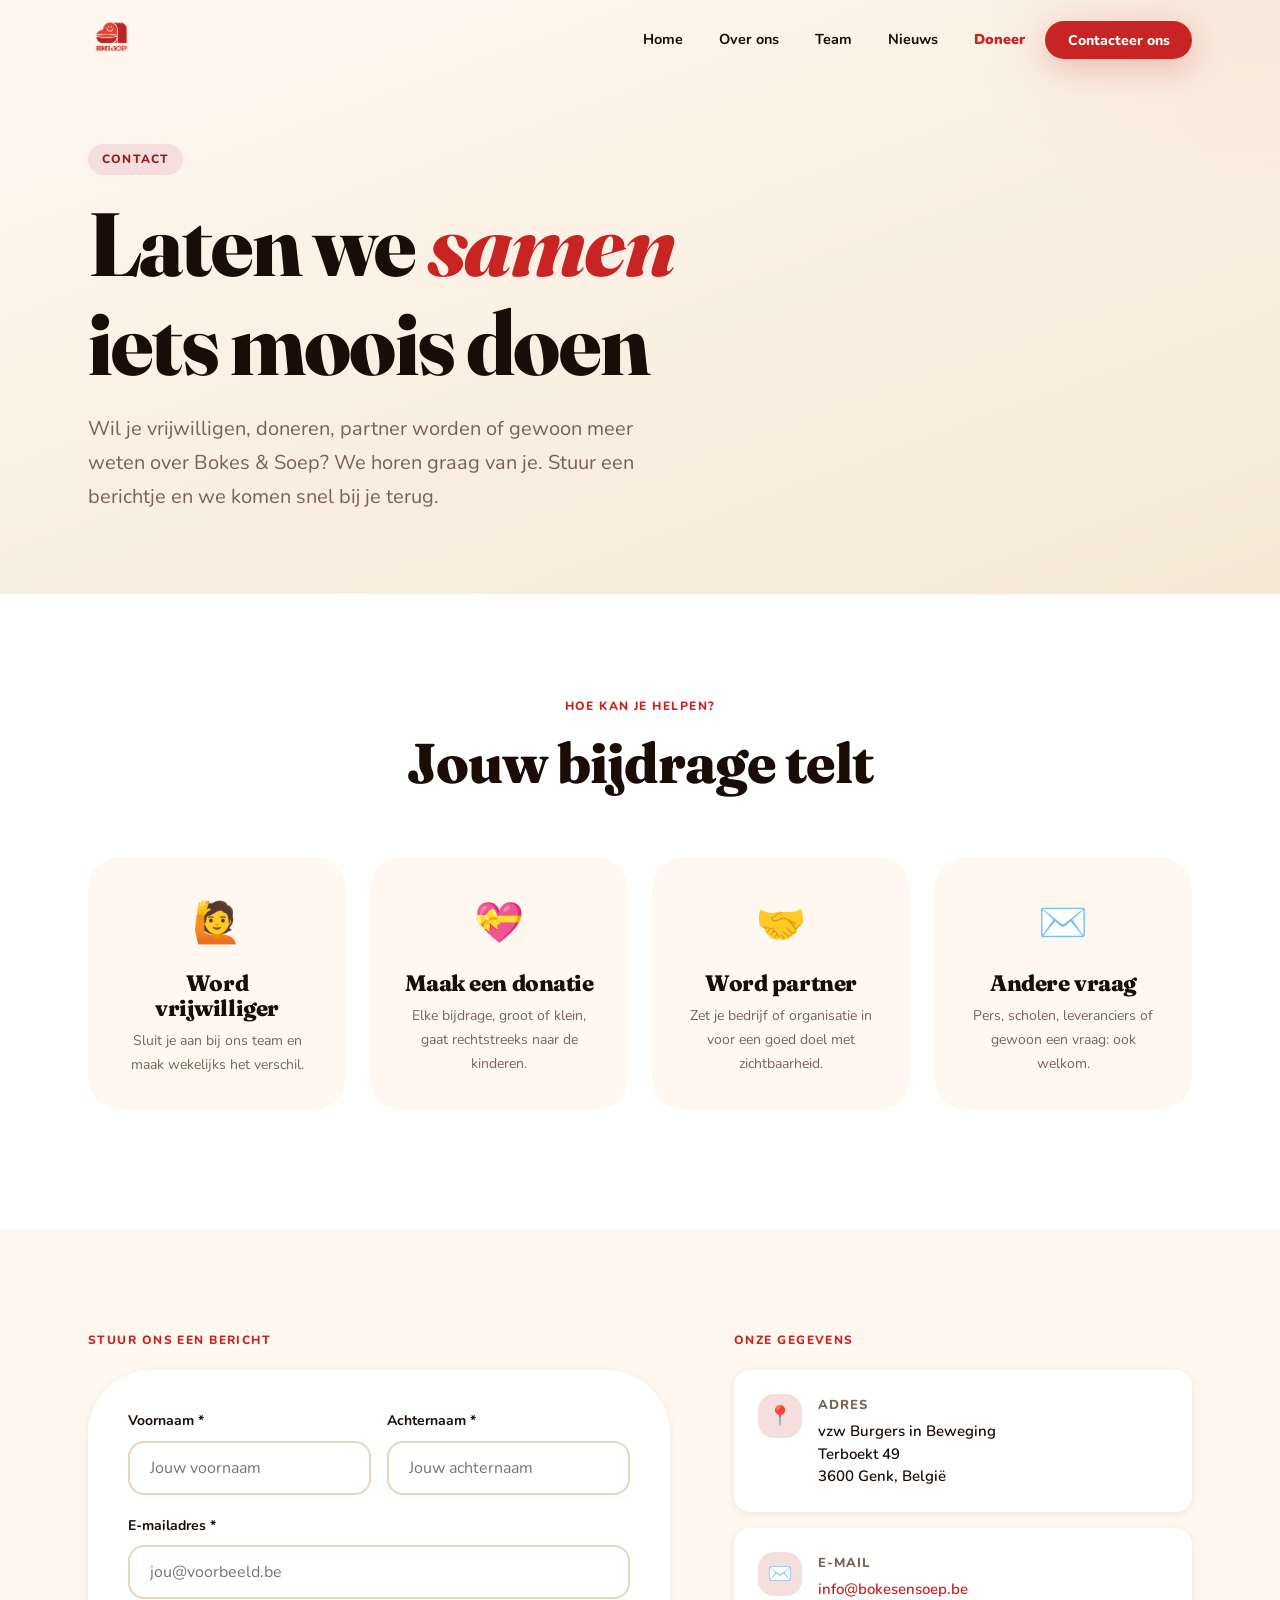
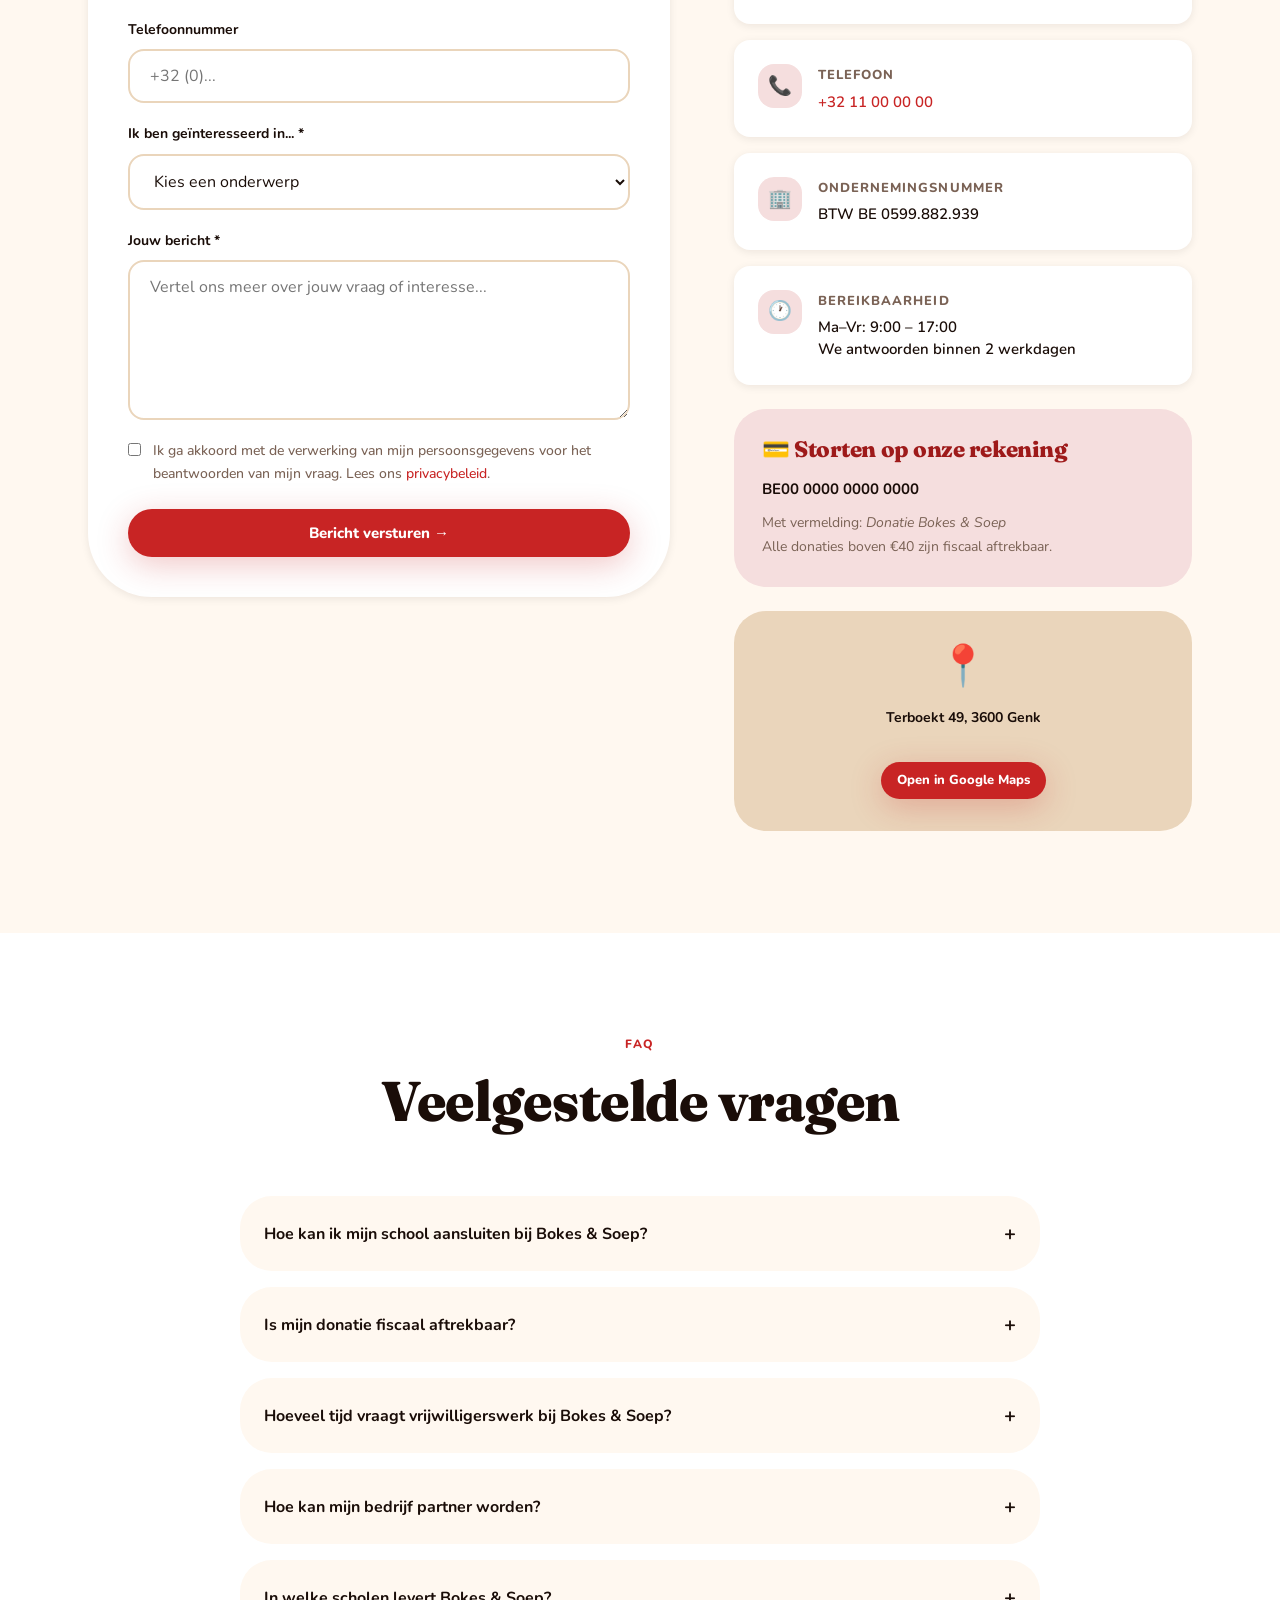
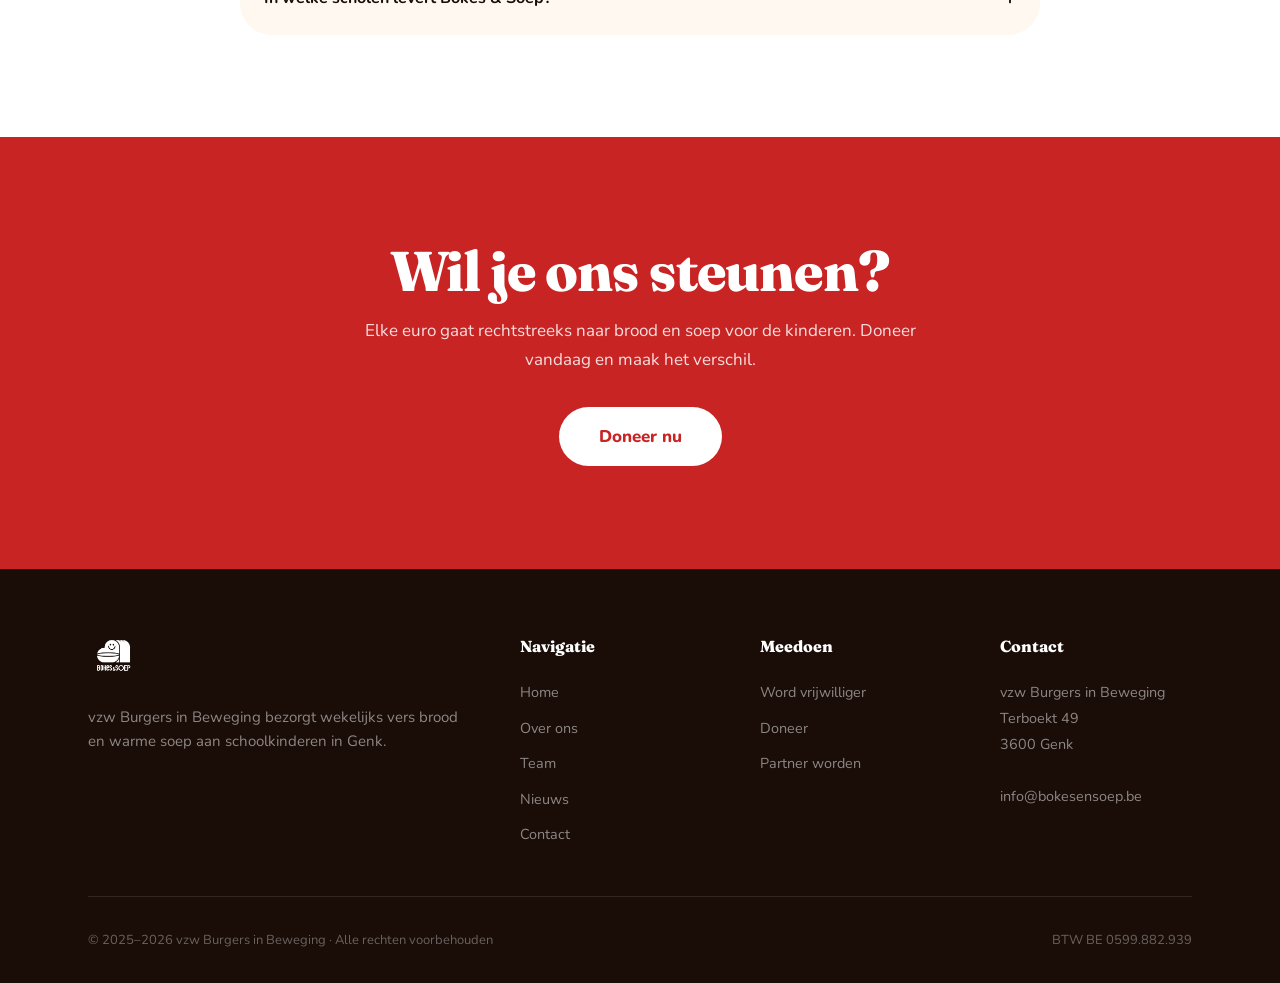
==== commit 18239f47: "fix: correct founding year to 2025 across all pages - Footer copyright updated to © 2025–2026 on all" ====
--- a/contact.html
+++ b/contact.html
@@ -3,7 +3,7 @@
 <head>
   <meta charset="UTF-8">
   <meta name="viewport" content="width=device-width, initial-scale=1.0">
-  <title>Contact — Bokes & Soep</title>
+  <title>Contact | Bokes & Soep</title>
   <meta name="description" content="Neem contact op met vzw Burgers in Beweging. Word vrijwilliger, doneer of word partner van Bokes & Soep in Genk.">
   <link rel="stylesheet" href="style.css">
   <link rel="icon" type="image/png" href="logos/logo_kleur_3000px.png">
@@ -22,6 +22,7 @@
           <li><a href="over-ons.html" class="nav__link">Over ons</a></li>
           <li><a href="team.html" class="nav__link">Team</a></li>
           <li><a href="nieuws.html" class="nav__link">Nieuws</a></li>
+          <li><a href="doneer.html" class="nav__link" style="color: var(--red); font-weight: 900;">Doneer</a></li>
           <li><a href="contact.html" class="nav__link nav__cta active">Contacteer ons</a></li>
         </ul>
         <button class="nav__hamburger" id="hamburger" aria-label="Menu openen">
@@ -36,7 +37,8 @@
     <a href="over-ons.html" class="nav__link">Over ons</a>
     <a href="team.html" class="nav__link">Team</a>
     <a href="nieuws.html" class="nav__link">Nieuws</a>
-    <a href="contact.html" class="nav__link" style="color: var(--red); margin-top: 1rem;">Contacteer ons →</a>
+    <a href="doneer.html" class="nav__link" style="color: var(--red); font-weight: 900;">Doneer</a>
+    <a href="contact.html" class="nav__link nav__cta active" style="margin-top: 0.5rem;">Contacteer ons</a>
   </div>
 
   <!-- PAGE HERO -->
@@ -80,7 +82,7 @@
         <div style="background: var(--cream); border-radius: var(--radius-lg); padding: 2rem; text-align: center; border: 2px solid transparent; transition: var(--transition); cursor: pointer;" class="contact-option" data-type="andere">
           <div style="font-size: 2.5rem; margin-bottom: 1rem;">✉️</div>
           <h4 style="margin-bottom: 0.5rem;">Andere vraag</h4>
-          <p style="font-size: 0.875rem; color: var(--warm-gray);">Pers, scholen, leveranciers of gewoon een vraag — ook welkom.</p>
+          <p style="font-size: 0.875rem; color: var(--warm-gray);">Pers, scholen, leveranciers of gewoon een vraag: ook welkom.</p>
         </div>
       </div>
     </div>
@@ -291,6 +293,17 @@
     </div>
   </section>
 
+  <!-- DONATE CTA -->
+  <section class="section section--red">
+    <div class="container">
+      <div style="text-align: center; max-width: 600px; margin: 0 auto;" class="reveal">
+        <h2 style="color: white; margin-bottom: 1rem;">Wil je ons steunen?</h2>
+        <p style="color: rgba(255,255,255,0.85); margin-bottom: 2rem; font-size: 1.0625rem;">Elke euro gaat rechtstreeks naar brood en soep voor de kinderen. Doneer vandaag en maak het verschil.</p>
+        <a href="doneer.html" class="btn" style="background: white; color: var(--red); font-size: 1.0625rem; padding: 1rem 2.5rem;">Doneer nu</a>
+      </div>
+    </div>
+  </section>
+
   <!-- FOOTER -->
   <footer class="footer">
     <div class="container">
@@ -333,7 +346,7 @@
         </div>
       </div>
       <div class="footer__bottom">
-        <p class="footer__copy">© 2026 vzw Burgers in Beweging · Alle rechten voorbehouden</p>
+        <p class="footer__copy">© 2025–2026 vzw Burgers in Beweging · Alle rechten voorbehouden</p>
         <p class="footer__btw">BTW BE 0599.882.939</p>
       </div>
     </div>
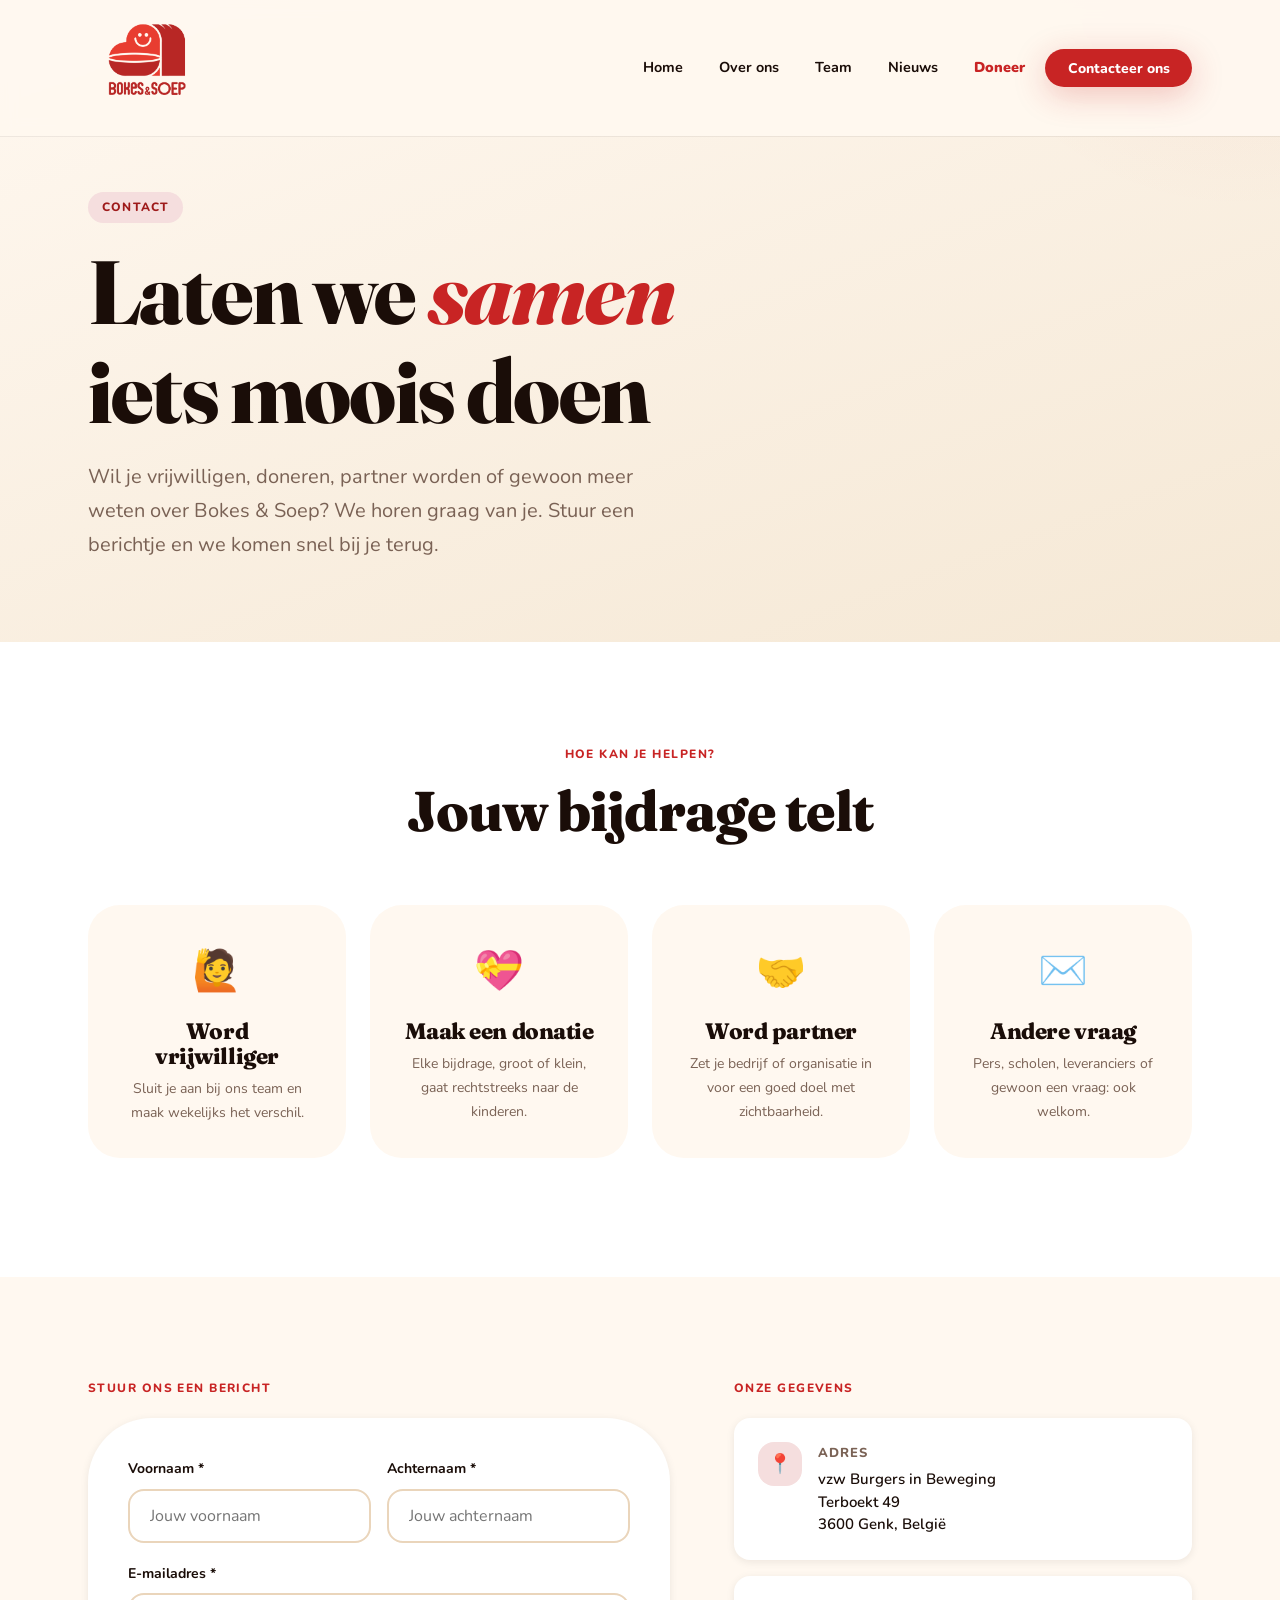
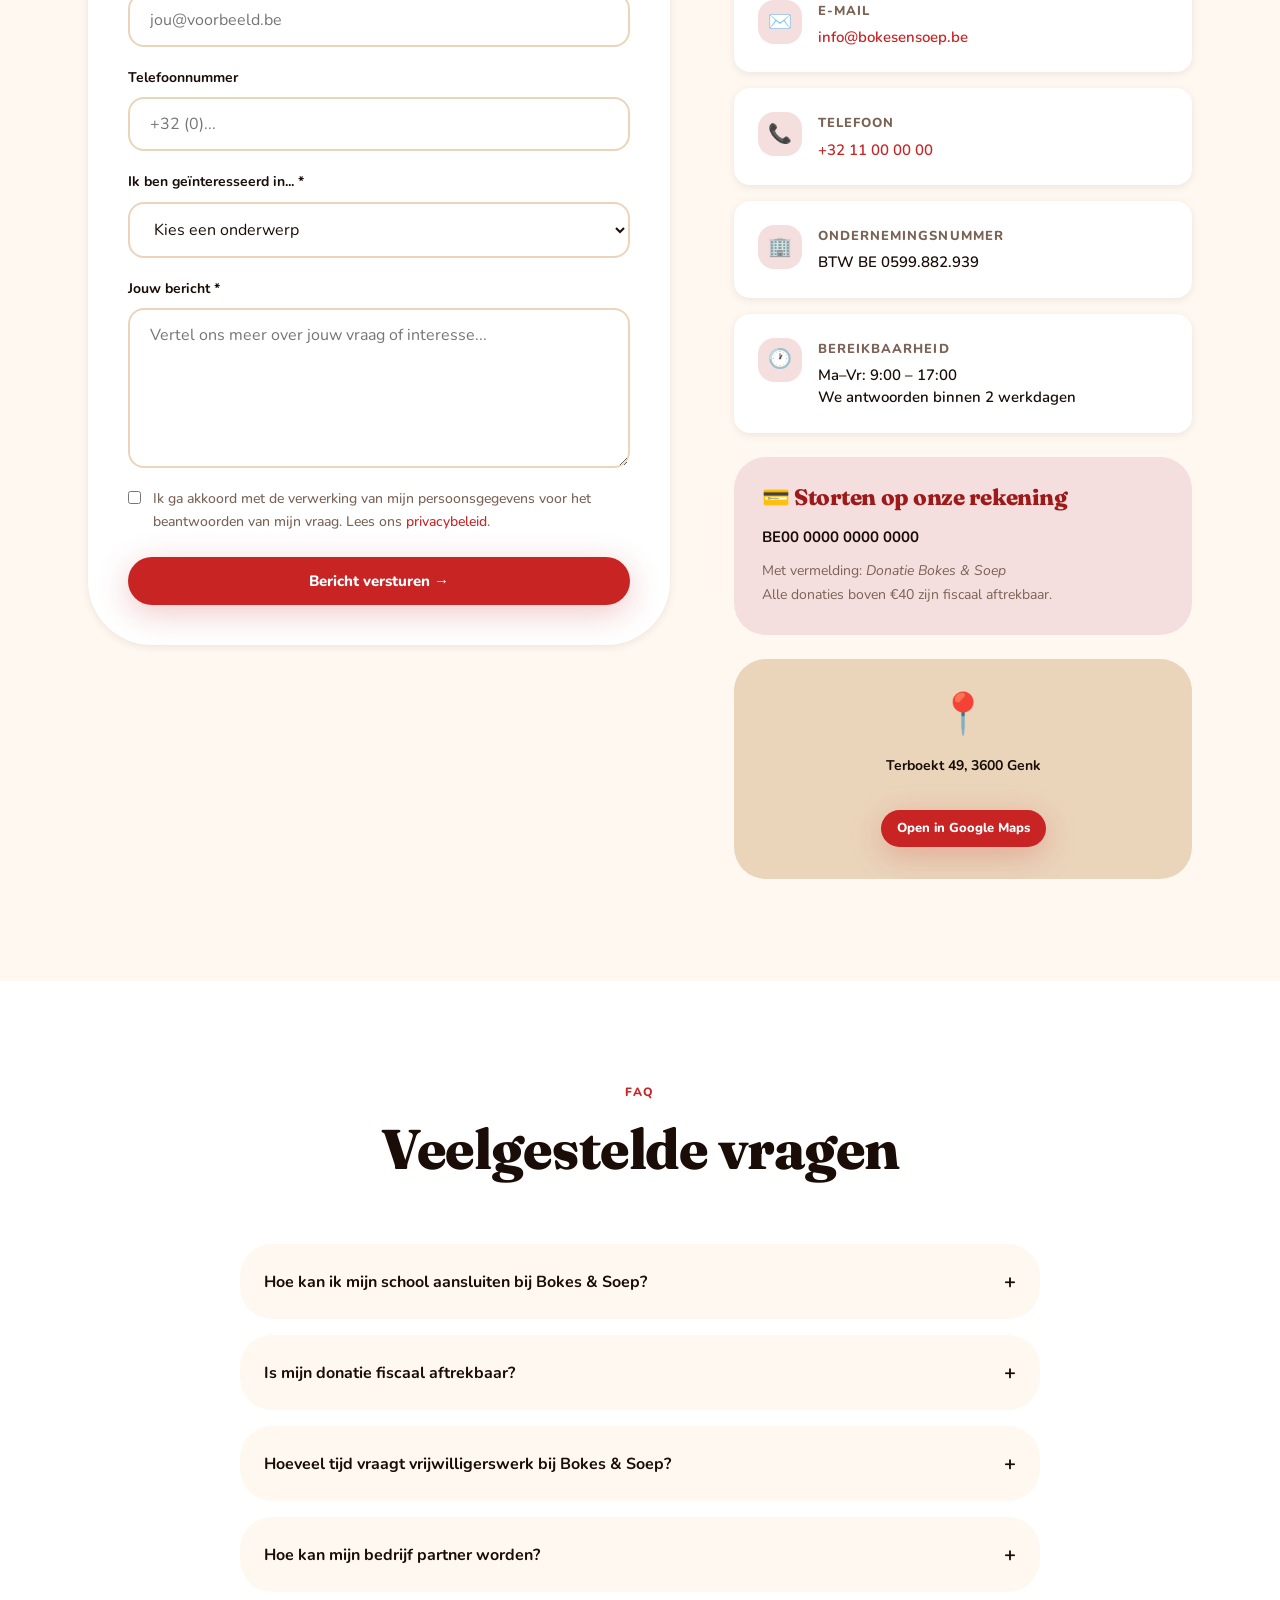
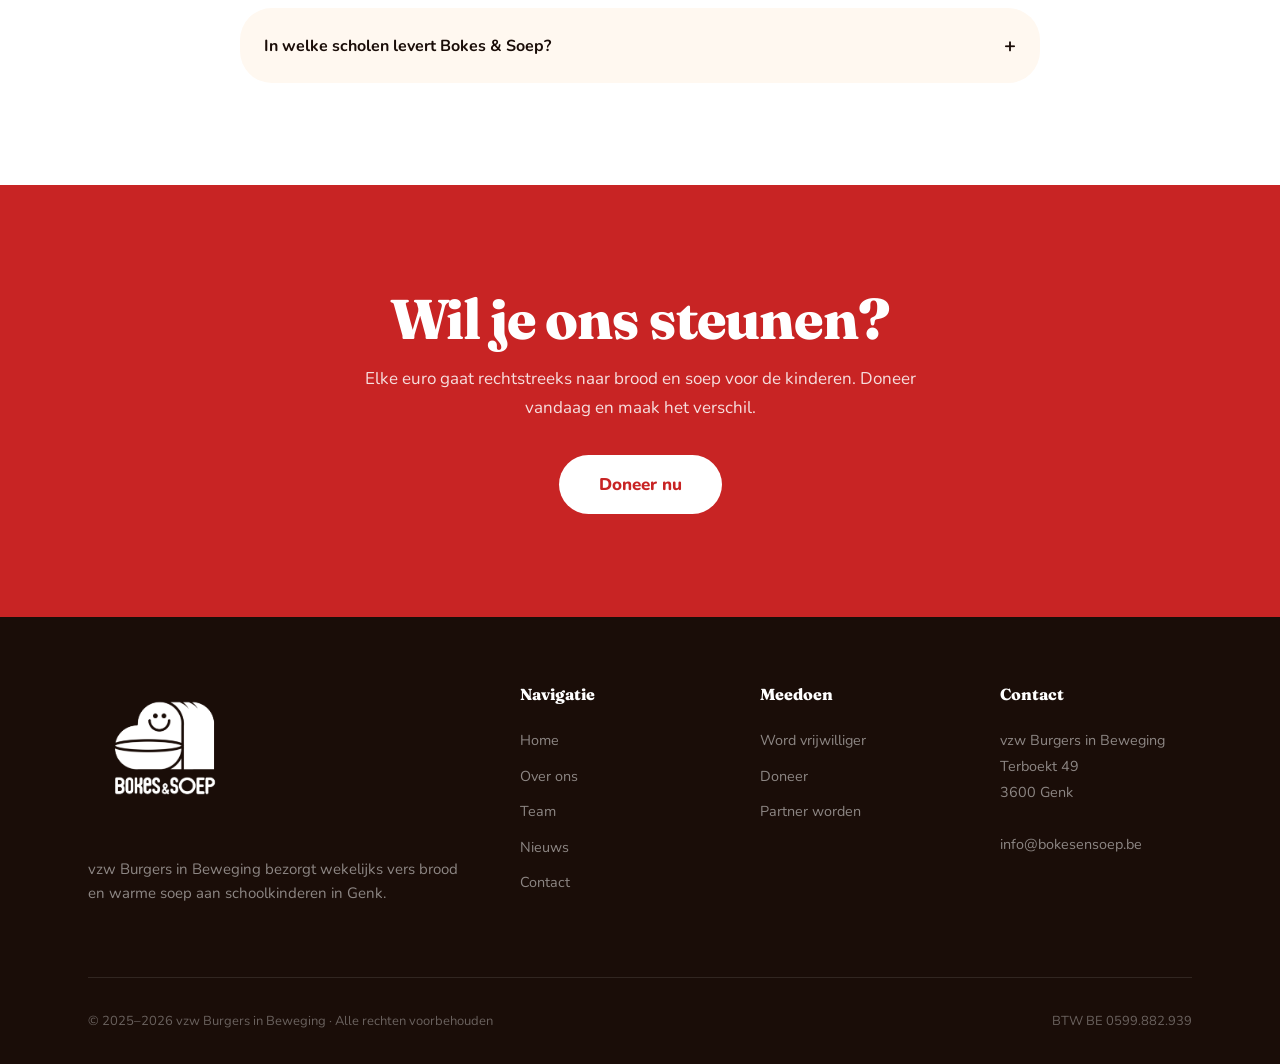
==== commit 664e5886: "fix: bust CSS/JS cache to force logo size update in browsers All HTML pages updated to style.css?v=2" ====
--- a/contact.html
+++ b/contact.html
@@ -5,7 +5,7 @@
   <meta name="viewport" content="width=device-width, initial-scale=1.0">
   <title>Contact | Bokes & Soep</title>
   <meta name="description" content="Neem contact op met vzw Burgers in Beweging. Word vrijwilliger, doneer of word partner van Bokes & Soep in Genk.">
-  <link rel="stylesheet" href="style.css">
+  <link rel="stylesheet" href="style.css?v=2">
   <link rel="icon" type="image/png" href="logos/logo_kleur_3000px.png">
 </head>
 <body>
@@ -352,7 +352,7 @@
     </div>
   </footer>
 
-  <script src="script.js"></script>
+  <script src="script.js?v=2"></script>
   <script>
     function handleSubmit(e) {
       e.preventDefault();
--- a/style.css
+++ b/style.css
@@ -155,7 +155,11 @@
   left: 0;
   right: 0;
   z-index: 1000;
-  padding: 1rem 0;
+  padding: 0.5rem 0;
+  background: rgba(255, 248, 240, 0.95);
+  backdrop-filter: blur(8px);
+  -webkit-backdrop-filter: blur(8px);
+  box-shadow: 0 1px 0 rgba(0,0,0,0.06);
   transition: var(--transition);
 }
 
@@ -181,7 +185,7 @@
 }
 
 .nav__logo img {
-  height: 48px;
+  height: 120px;
   width: auto;
 }
 
@@ -342,7 +346,7 @@
   min-height: 100vh;
   display: flex;
   align-items: center;
-  padding-top: 5rem;
+  padding-top: 9rem;
   position: relative;
   overflow: hidden;
 }
@@ -478,6 +482,13 @@
   background: var(--cream-dark);
   position: relative;
   overflow: hidden;
+}
+
+.card__img img {
+  width: 100%;
+  height: 100%;
+  object-fit: cover;
+  display: block;
 }
 
 .card__img-placeholder {
@@ -791,7 +802,7 @@
    ========================================= */
 
 .page-hero {
-  padding: 9rem 0 5rem;
+  padding: 12rem 0 5rem;
   background: linear-gradient(160deg, var(--cream) 0%, var(--cream-mid) 100%);
   position: relative;
   overflow: hidden;
@@ -964,7 +975,7 @@
 }
 
 .footer__logo img {
-  height: 52px;
+  height: 156px;
   filter: brightness(0) invert(1);
   margin-bottom: 1.25rem;
 }
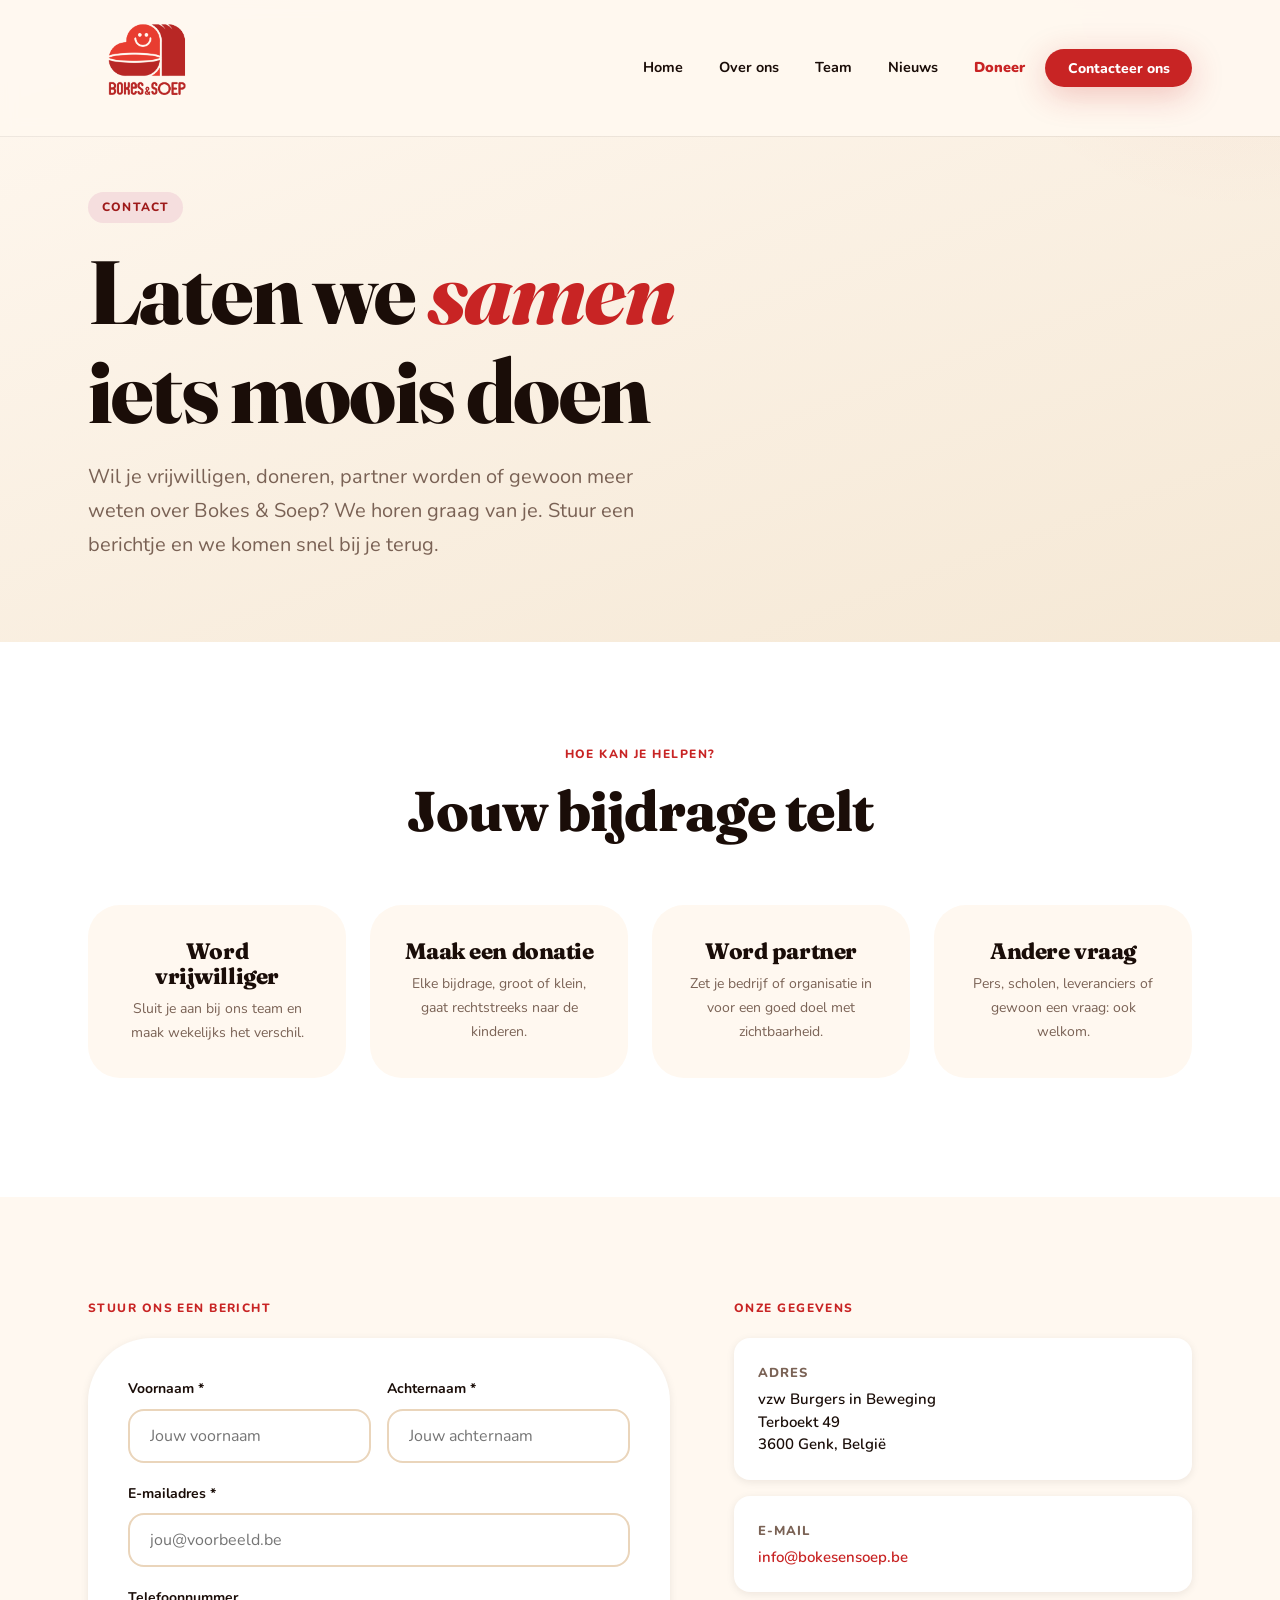
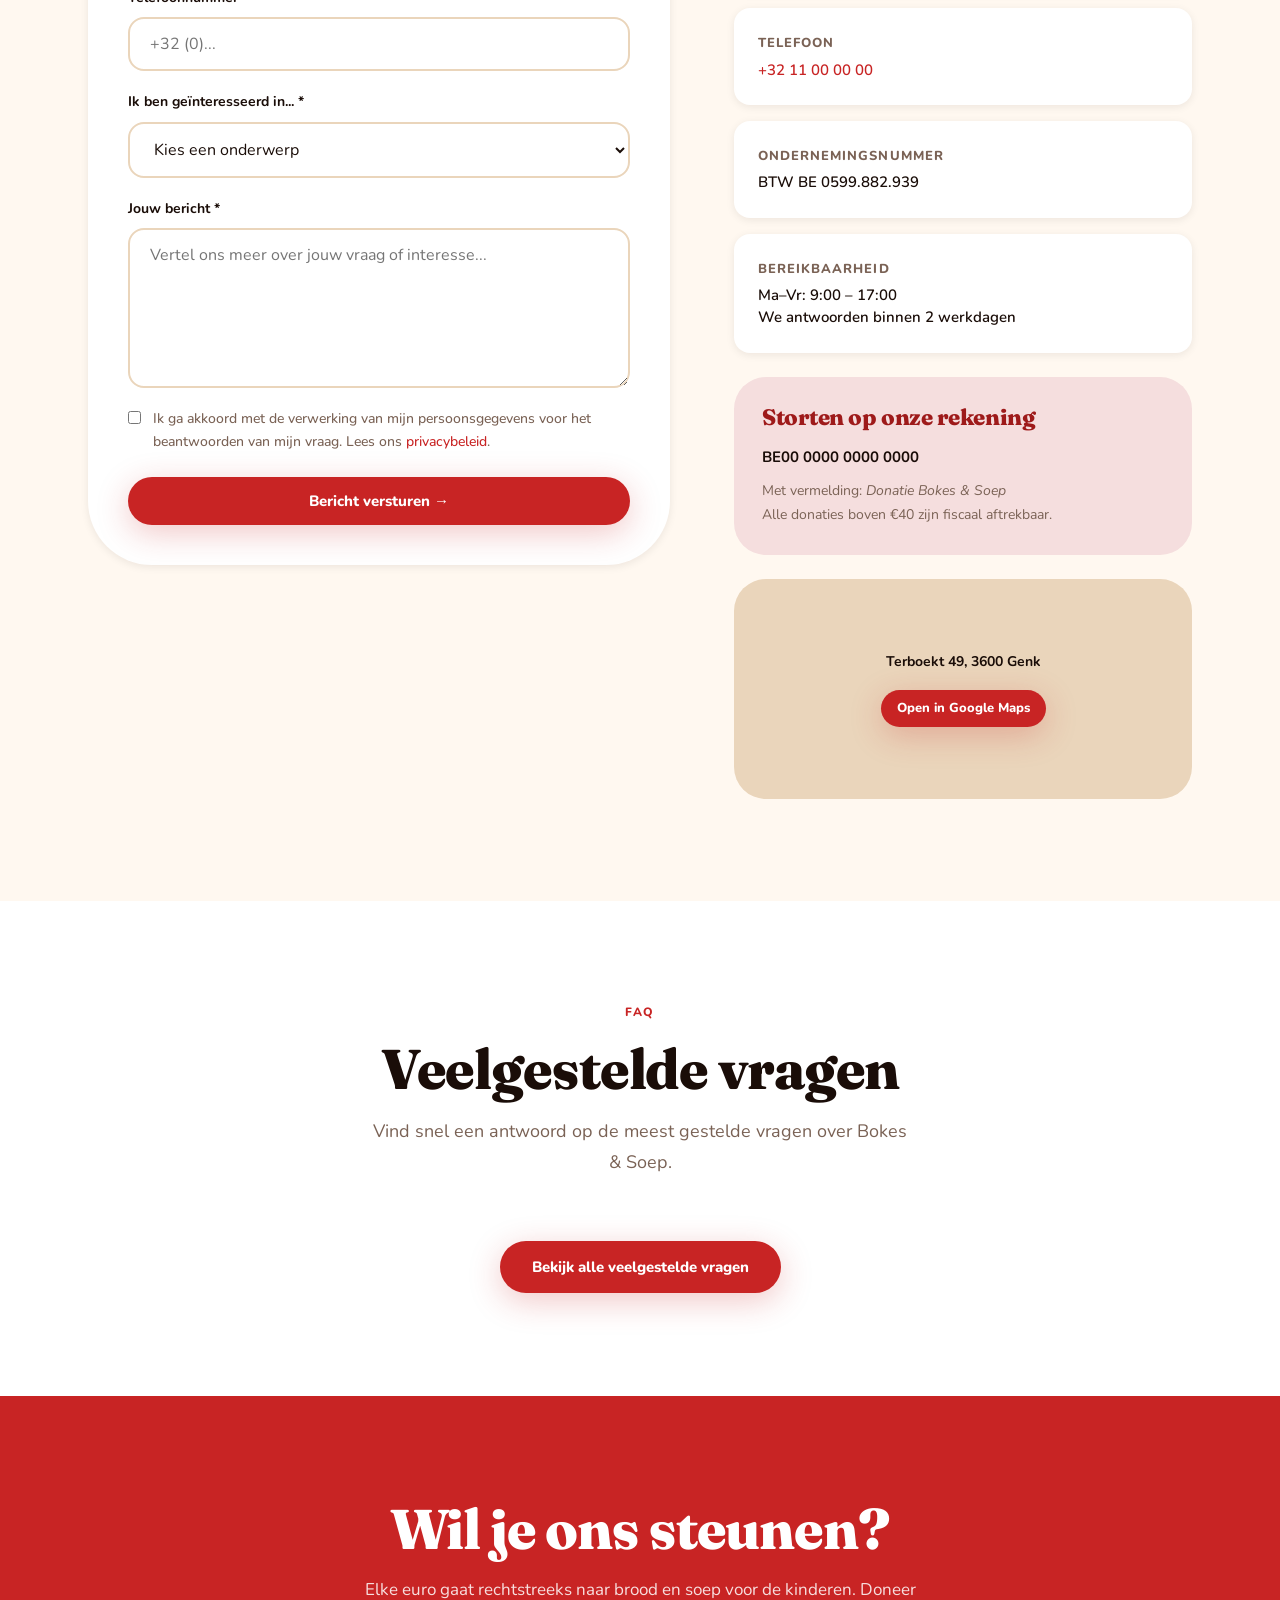
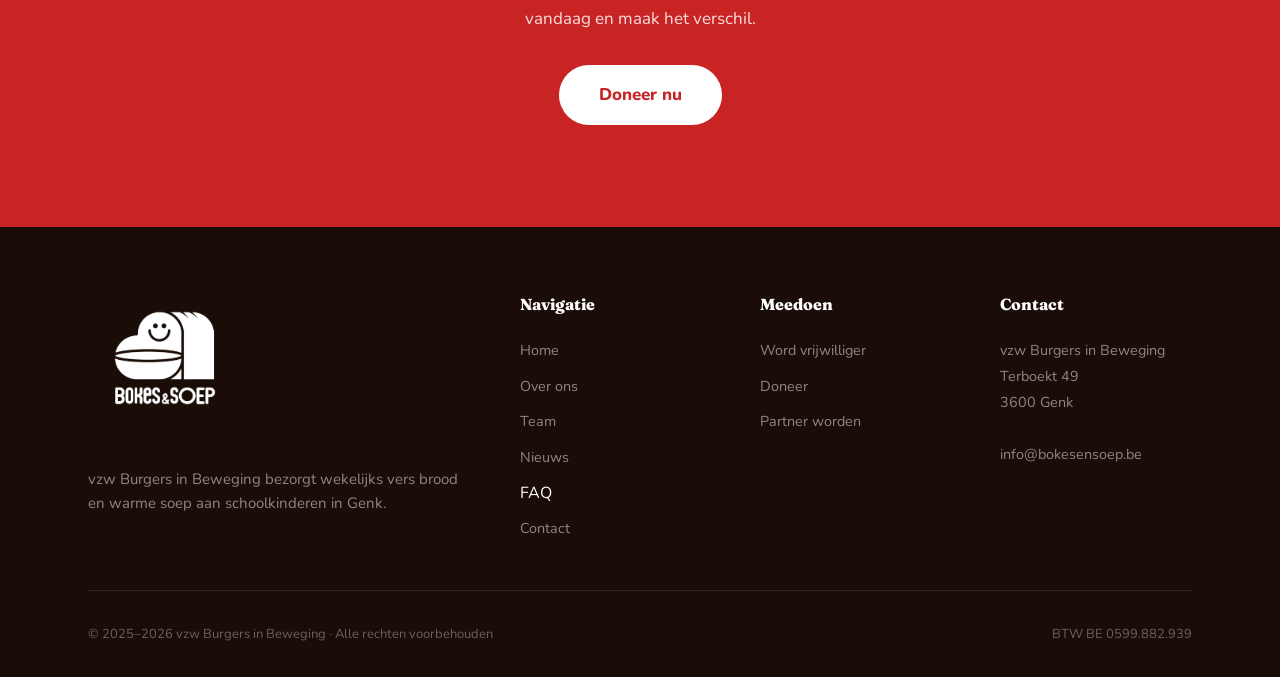
==== commit 583842a3: "fix: remove all emojis, add volunteer CTA to team page, FAQ links in footers - index.html: remove re" ====
--- a/contact.html
+++ b/contact.html
@@ -65,22 +65,18 @@
 
       <div class="grid-4 reveal" style="margin-bottom: 1rem;">
         <div style="background: var(--cream); border-radius: var(--radius-lg); padding: 2rem; text-align: center; border: 2px solid transparent; transition: var(--transition); cursor: pointer;" class="contact-option" data-type="vrijwilliger">
-          <div style="font-size: 2.5rem; margin-bottom: 1rem;">🙋</div>
           <h4 style="margin-bottom: 0.5rem;">Word vrijwilliger</h4>
           <p style="font-size: 0.875rem; color: var(--warm-gray);">Sluit je aan bij ons team en maak wekelijks het verschil.</p>
         </div>
         <div style="background: var(--cream); border-radius: var(--radius-lg); padding: 2rem; text-align: center; border: 2px solid transparent; transition: var(--transition); cursor: pointer;" class="contact-option" data-type="donatie">
-          <div style="font-size: 2.5rem; margin-bottom: 1rem;">💝</div>
           <h4 style="margin-bottom: 0.5rem;">Maak een donatie</h4>
           <p style="font-size: 0.875rem; color: var(--warm-gray);">Elke bijdrage, groot of klein, gaat rechtstreeks naar de kinderen.</p>
         </div>
         <div style="background: var(--cream); border-radius: var(--radius-lg); padding: 2rem; text-align: center; border: 2px solid transparent; transition: var(--transition); cursor: pointer;" class="contact-option" data-type="partner">
-          <div style="font-size: 2.5rem; margin-bottom: 1rem;">🤝</div>
           <h4 style="margin-bottom: 0.5rem;">Word partner</h4>
           <p style="font-size: 0.875rem; color: var(--warm-gray);">Zet je bedrijf of organisatie in voor een goed doel met zichtbaarheid.</p>
         </div>
         <div style="background: var(--cream); border-radius: var(--radius-lg); padding: 2rem; text-align: center; border: 2px solid transparent; transition: var(--transition); cursor: pointer;" class="contact-option" data-type="andere">
-          <div style="font-size: 2.5rem; margin-bottom: 1rem;">✉️</div>
           <h4 style="margin-bottom: 0.5rem;">Andere vraag</h4>
           <p style="font-size: 0.875rem; color: var(--warm-gray);">Pers, scholen, leveranciers of gewoon een vraag: ook welkom.</p>
         </div>
@@ -160,7 +156,6 @@
           <span class="label" style="display: block; margin-bottom: 1.25rem;">Onze gegevens</span>
 
           <div class="info-block">
-            <div class="info-block__icon">📍</div>
             <div>
               <p class="info-block__title">Adres</p>
               <p class="info-block__value">vzw Burgers in Beweging<br>Terboekt 49<br>3600 Genk, België</p>
@@ -168,7 +163,6 @@
           </div>
 
           <div class="info-block">
-            <div class="info-block__icon">✉️</div>
             <div>
               <p class="info-block__title">E-mail</p>
               <p class="info-block__value">
@@ -178,7 +172,6 @@
           </div>
 
           <div class="info-block">
-            <div class="info-block__icon">📞</div>
             <div>
               <p class="info-block__title">Telefoon</p>
               <p class="info-block__value">
@@ -188,7 +181,6 @@
           </div>
 
           <div class="info-block">
-            <div class="info-block__icon">🏢</div>
             <div>
               <p class="info-block__title">Ondernemingsnummer</p>
               <p class="info-block__value">BTW BE 0599.882.939</p>
@@ -196,7 +188,6 @@
           </div>
 
           <div class="info-block">
-            <div class="info-block__icon">🕐</div>
             <div>
               <p class="info-block__title">Bereikbaarheid</p>
               <p class="info-block__value">Ma–Vr: 9:00 – 17:00<br>We antwoorden binnen 2 werkdagen</p>
@@ -205,7 +196,7 @@
 
           <!-- Doneer info -->
           <div style="background: var(--red-light); border-radius: var(--radius-lg); padding: 1.75rem; margin-top: 1.5rem;">
-            <h4 style="color: var(--red-dark); margin-bottom: 1rem;">💳 Storten op onze rekening</h4>
+            <h4 style="color: var(--red-dark); margin-bottom: 1rem;">Storten op onze rekening</h4>
             <p style="font-size: 0.9375rem; margin-bottom: 0.5rem; color: var(--warm-black);">
               <strong>BE00 0000 0000 0000</strong>
             </p>
@@ -216,9 +207,8 @@
           </div>
 
           <!-- Map placeholder -->
-          <div style="background: var(--cream-dark); border-radius: var(--radius-lg); height: 220px; margin-top: 1.5rem; display: flex; align-items: center; justify-content: center; font-size: 3rem; position: relative; overflow: hidden;">
+          <div style="background: var(--cream-dark); border-radius: var(--radius-lg); height: 220px; margin-top: 1.5rem; display: flex; align-items: center; justify-content: center; position: relative; overflow: hidden;">
             <div style="text-align: center; z-index: 1;">
-              <div style="font-size: 2.5rem; margin-bottom: 0.5rem;">📍</div>
               <p style="font-size: 0.875rem; font-weight: 700; color: var(--warm-black);">Terboekt 49, 3600 Genk</p>
               <a href="https://maps.google.com/?q=Terboekt+49+3600+Genk" target="_blank" rel="noopener noreferrer" class="btn btn--primary" style="margin-top: 1rem; font-size: 0.8125rem; padding: 0.5rem 1rem;">Open in Google Maps</a>
             </div>
@@ -235,60 +225,10 @@
       <div class="section-header reveal">
         <span class="label">FAQ</span>
         <h2>Veelgestelde vragen</h2>
-      </div>
-
-      <div style="max-width: 800px; margin: 0 auto; display: flex; flex-direction: column; gap: 1rem;" class="reveal">
-
-        <div style="background: var(--cream); border-radius: var(--radius-lg); overflow: hidden;">
-          <button style="width: 100%; text-align: left; padding: 1.5rem; font-family: var(--font-body); font-size: 1rem; font-weight: 700; color: var(--warm-black); background: none; border: none; cursor: pointer; display: flex; justify-content: space-between; align-items: center;" onclick="toggleFaq(this)">
-            Hoe kan ik mijn school aansluiten bij Bokes &amp; Soep?
-            <span style="font-size: 1.25rem; transition: transform 0.3s;">+</span>
-          </button>
-          <div class="faq-answer" style="display: none; padding: 0 1.5rem 1.5rem;">
-            <p style="font-size: 0.9375rem;">Stuur ons een e-mail of vul het contactformulier in met als onderwerp "Onze school aansluiten". We plannen dan een kennismakingsgesprek om te kijken hoe we samen kunnen werken.</p>
-          </div>
-        </div>
-
-        <div style="background: var(--cream); border-radius: var(--radius-lg); overflow: hidden;">
-          <button style="width: 100%; text-align: left; padding: 1.5rem; font-family: var(--font-body); font-size: 1rem; font-weight: 700; color: var(--warm-black); background: none; border: none; cursor: pointer; display: flex; justify-content: space-between; align-items: center;" onclick="toggleFaq(this)">
-            Is mijn donatie fiscaal aftrekbaar?
-            <span style="font-size: 1.25rem; transition: transform 0.3s;">+</span>
-          </button>
-          <div class="faq-answer" style="display: none; padding: 0 1.5rem 1.5rem;">
-            <p style="font-size: 0.9375rem;">Ja! Als erkende vzw kan vzw Burgers in Beweging fiscale attesten uitreiken voor donaties van €40 of meer per jaar. Contacteer ons voor meer informatie over het aanvragen van een attest.</p>
-          </div>
-        </div>
-
-        <div style="background: var(--cream); border-radius: var(--radius-lg); overflow: hidden;">
-          <button style="width: 100%; text-align: left; padding: 1.5rem; font-family: var(--font-body); font-size: 1rem; font-weight: 700; color: var(--warm-black); background: none; border: none; cursor: pointer; display: flex; justify-content: space-between; align-items: center;" onclick="toggleFaq(this)">
-            Hoeveel tijd vraagt vrijwilligerswerk bij Bokes &amp; Soep?
-            <span style="font-size: 1.25rem; transition: transform 0.3s;">+</span>
-          </button>
-          <div class="faq-answer" style="display: none; padding: 0 1.5rem 1.5rem;">
-            <p style="font-size: 0.9375rem;">Dat hangt af van je rol. Keukenvolunteers werken zo'n 3-4 uur op donderdagavond. Bezorgers zijn er vrijdagochtend zo'n 2-3 uur mee bezig. Administratieve hulp kan vaak flexibel van thuis.</p>
-          </div>
-        </div>
-
-        <div style="background: var(--cream); border-radius: var(--radius-lg); overflow: hidden;">
-          <button style="width: 100%; text-align: left; padding: 1.5rem; font-family: var(--font-body); font-size: 1rem; font-weight: 700; color: var(--warm-black); background: none; border: none; cursor: pointer; display: flex; justify-content: space-between; align-items: center;" onclick="toggleFaq(this)">
-            Hoe kan mijn bedrijf partner worden?
-            <span style="font-size: 1.25rem; transition: transform 0.3s;">+</span>
-          </button>
-          <div class="faq-answer" style="display: none; padding: 0 1.5rem 1.5rem;">
-            <p style="font-size: 0.9375rem;">We hebben verschillende partnerschapsformules: financieel partnerschap, in-natura ondersteuning (producten, diensten) of medewerkers inzetten als vrijwilliger. Contacteer ons voor een vrijblijvend gesprek over de mogelijkheden.</p>
-          </div>
-        </div>
-
-        <div style="background: var(--cream); border-radius: var(--radius-lg); overflow: hidden;">
-          <button style="width: 100%; text-align: left; padding: 1.5rem; font-family: var(--font-body); font-size: 1rem; font-weight: 700; color: var(--warm-black); background: none; border: none; cursor: pointer; display: flex; justify-content: space-between; align-items: center;" onclick="toggleFaq(this)">
-            In welke scholen levert Bokes &amp; Soep?
-            <span style="font-size: 1.25rem; transition: transform 0.3s;">+</span>
-          </button>
-          <div class="faq-answer" style="display: none; padding: 0 1.5rem 1.5rem;">
-            <p style="font-size: 0.9375rem;">We leveren aan 12 basisscholen in Genk en omgeving. Wil je weten of jouw school erbij hoort of interesse hebben in aansluiting? Neem gerust contact op!</p>
-          </div>
-        </div>
-
+        <p>Vind snel een antwoord op de meest gestelde vragen over Bokes &amp; Soep.</p>
+      </div>
+      <div style="text-align: center;" class="reveal">
+        <a href="faq.html" class="btn btn--primary">Bekijk alle veelgestelde vragen</a>
       </div>
     </div>
   </section>
@@ -324,6 +264,7 @@
             <li><a href="over-ons.html" class="footer__link">Over ons</a></li>
             <li><a href="team.html" class="footer__link">Team</a></li>
             <li><a href="nieuws.html" class="footer__link">Nieuws</a></li>
+            <li><a href="faq.html">FAQ</a></li>
             <li><a href="contact.html" class="footer__link">Contact</a></li>
           </ul>
         </div>
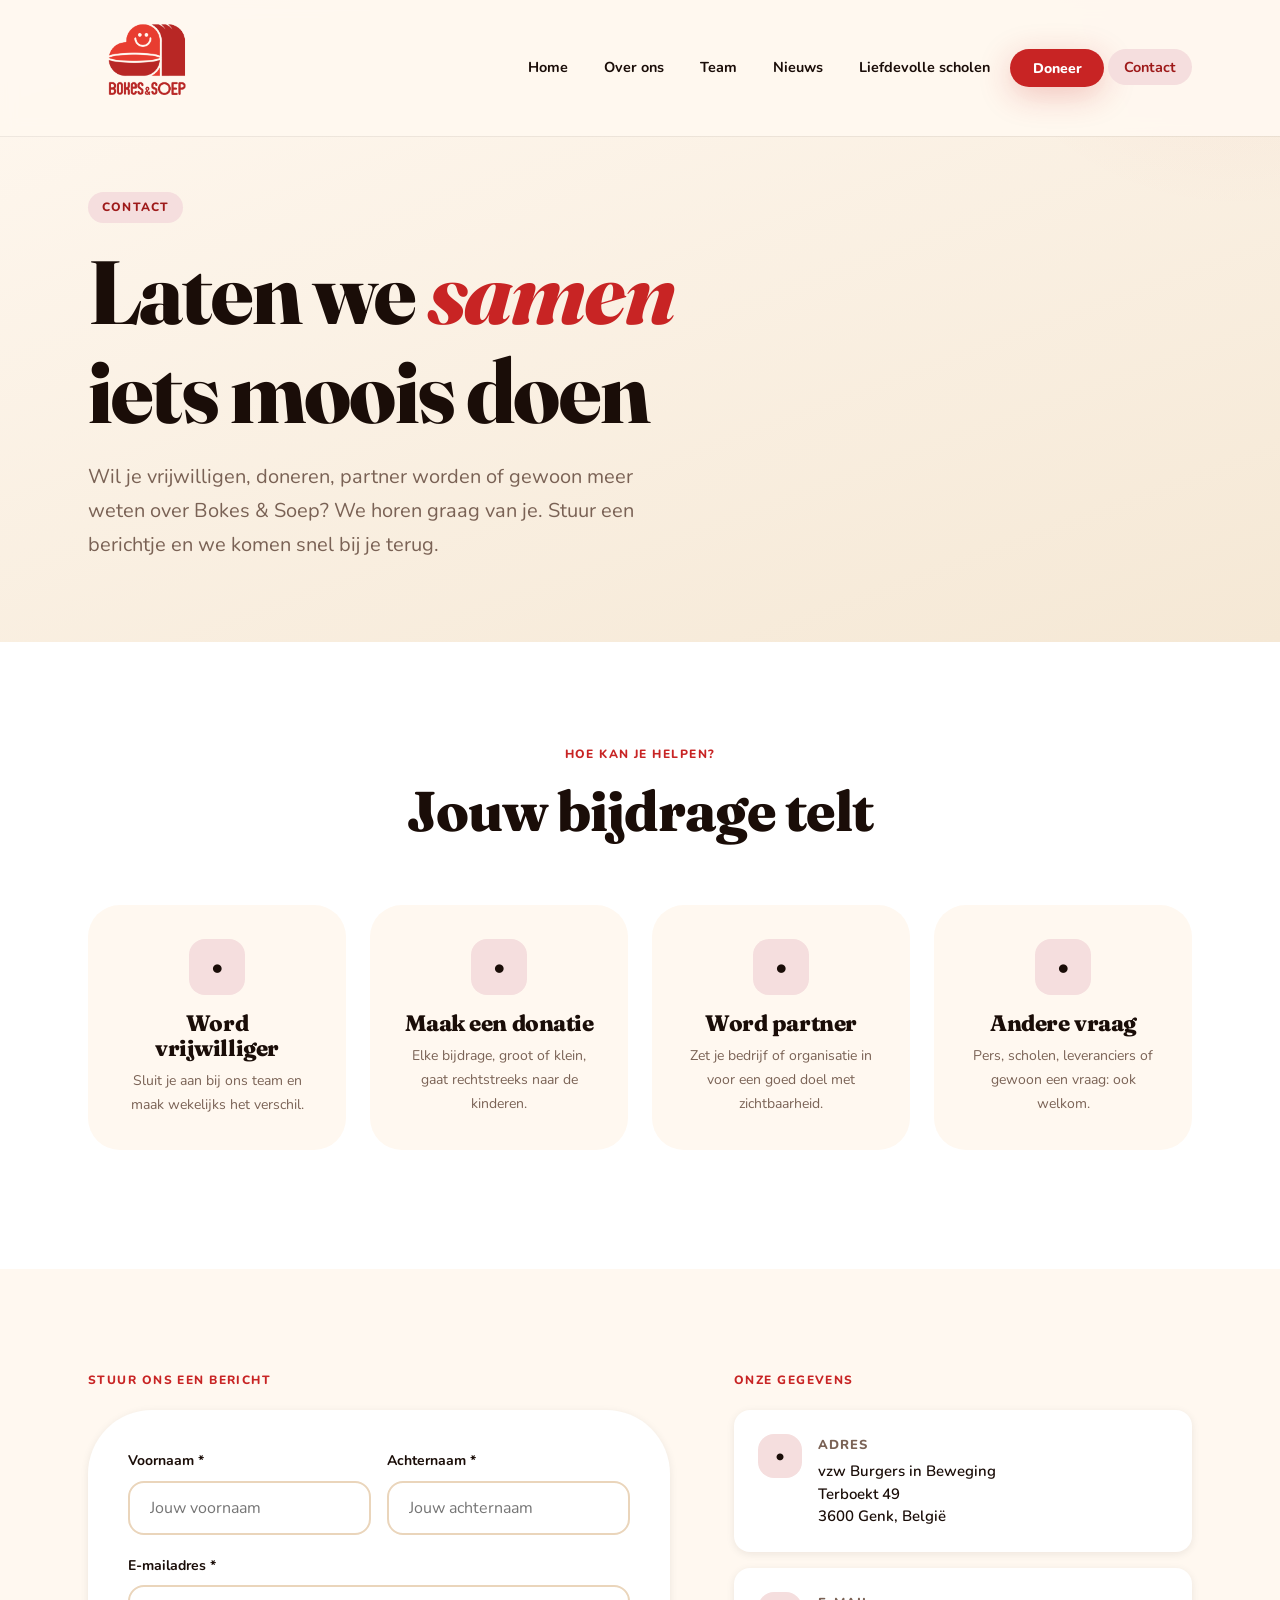
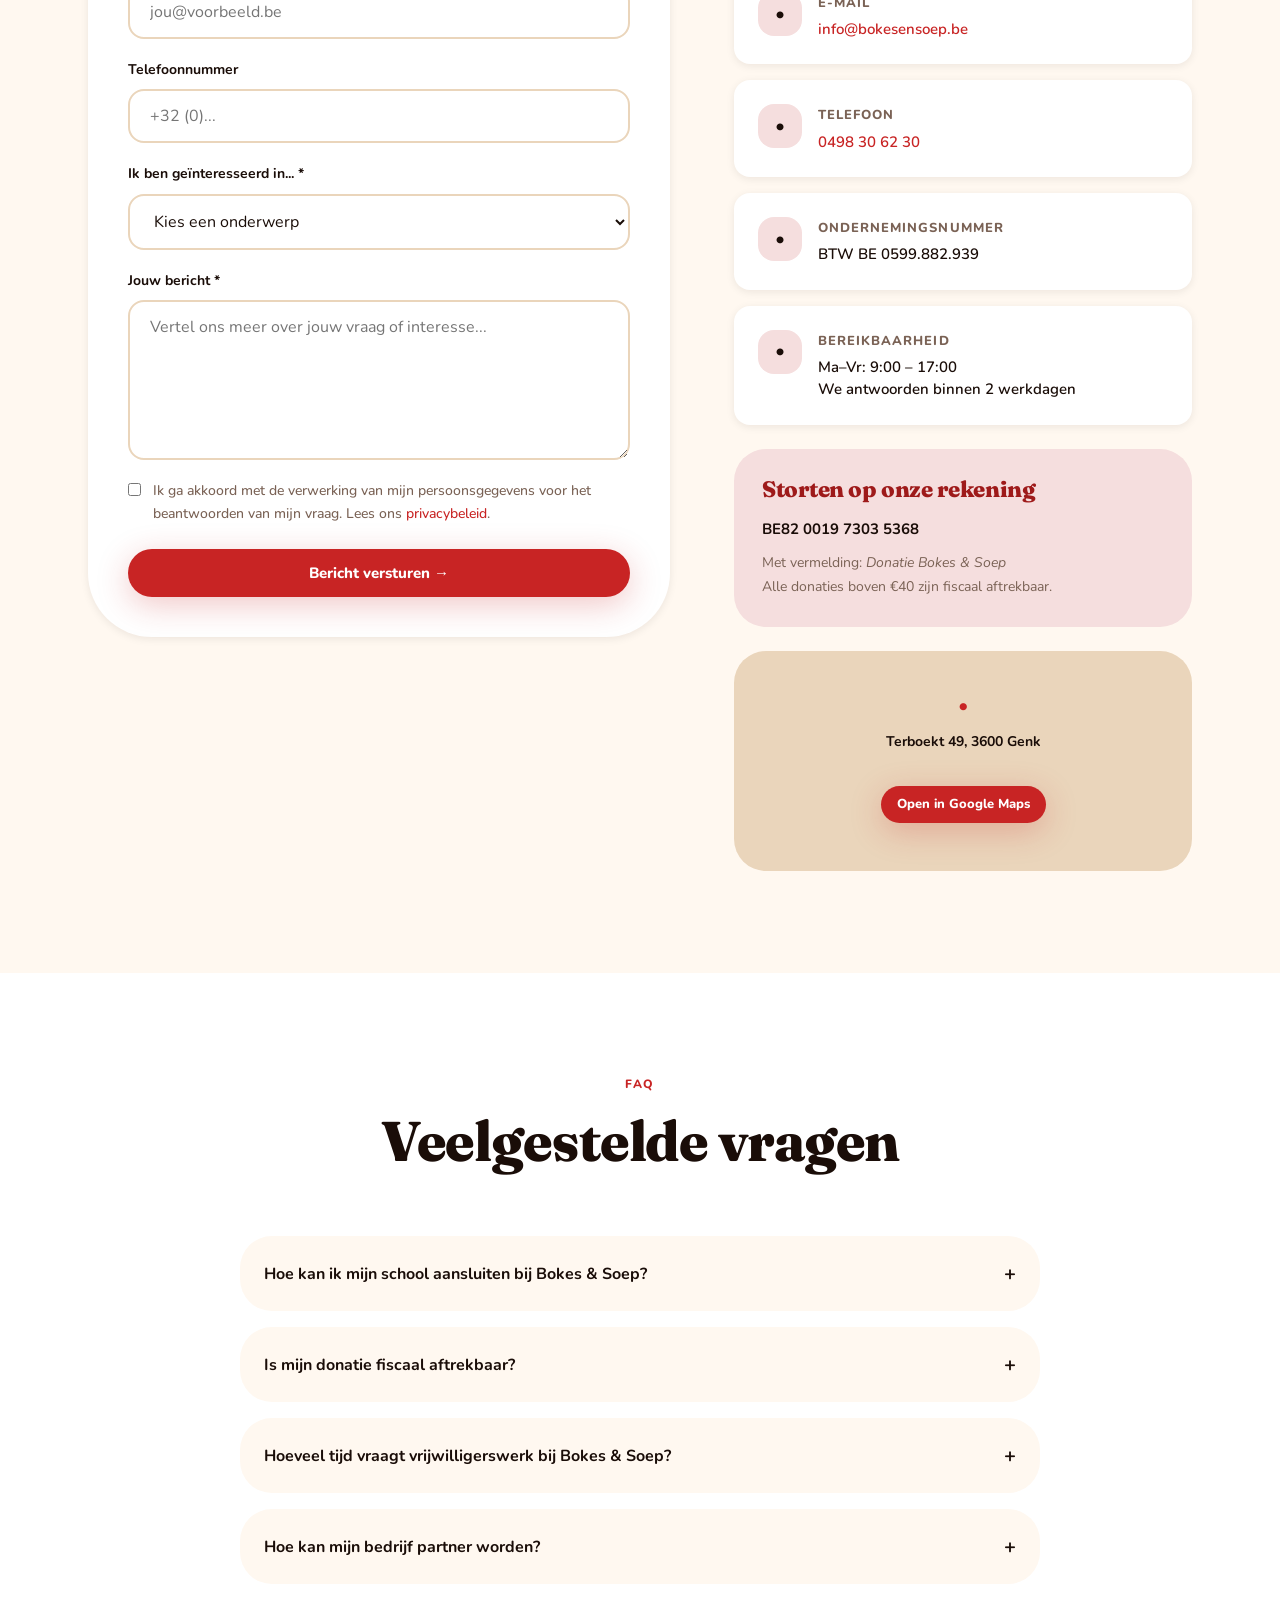
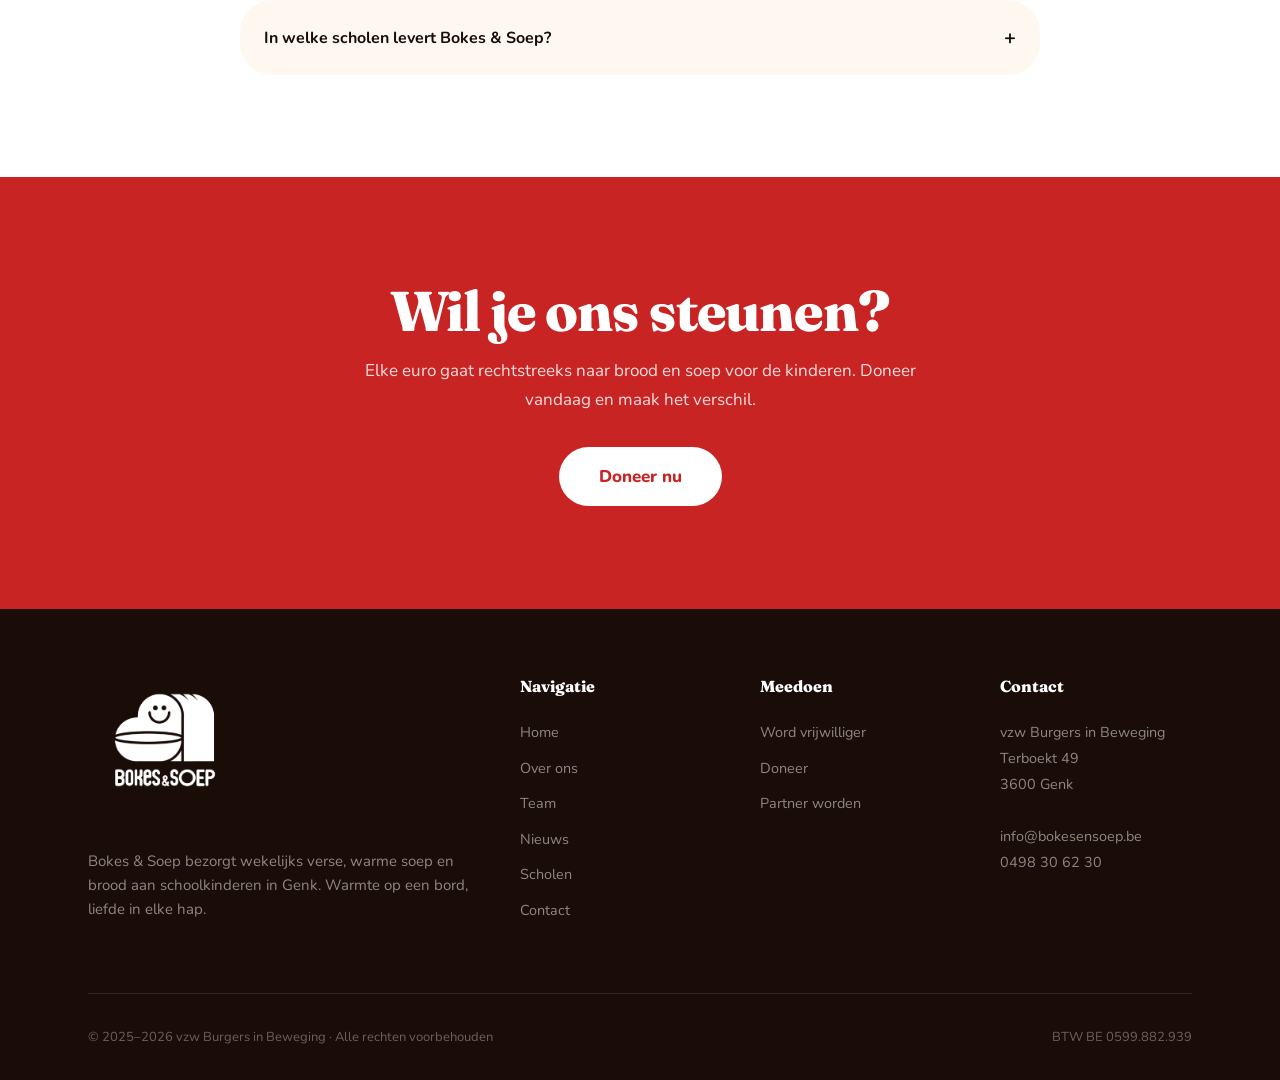
==== commit 3ec9fe0f: "fix: remove emojis, use real photo for Vlaamse Overheid article Replace all emoji icons with HTML sy" ====
--- a/contact.html
+++ b/contact.html
@@ -22,8 +22,9 @@
           <li><a href="over-ons.html" class="nav__link">Over ons</a></li>
           <li><a href="team.html" class="nav__link">Team</a></li>
           <li><a href="nieuws.html" class="nav__link">Nieuws</a></li>
-          <li><a href="doneer.html" class="nav__link" style="color: var(--red); font-weight: 900;">Doneer</a></li>
-          <li><a href="contact.html" class="nav__link nav__cta active">Contacteer ons</a></li>
+          <li><a href="scholen.html" class="nav__link">Liefdevolle scholen</a></li>
+          <li><a href="doneer.html" class="nav__link nav__cta">Doneer</a></li>
+          <li><a href="contact.html" class="nav__link active">Contact</a></li>
         </ul>
         <button class="nav__hamburger" id="hamburger" aria-label="Menu openen">
           <span></span><span></span><span></span>
@@ -37,8 +38,9 @@
     <a href="over-ons.html" class="nav__link">Over ons</a>
     <a href="team.html" class="nav__link">Team</a>
     <a href="nieuws.html" class="nav__link">Nieuws</a>
-    <a href="doneer.html" class="nav__link" style="color: var(--red); font-weight: 900;">Doneer</a>
-    <a href="contact.html" class="nav__link nav__cta active" style="margin-top: 0.5rem;">Contacteer ons</a>
+    <a href="scholen.html" class="nav__link">Liefdevolle scholen</a>
+    <a href="doneer.html" class="nav__link nav__cta" style="margin-top: 0.5rem;">Doneer</a>
+    <a href="contact.html" class="nav__link active">Contact</a>
   </div>
 
   <!-- PAGE HERO -->
@@ -65,18 +67,22 @@
 
       <div class="grid-4 reveal" style="margin-bottom: 1rem;">
         <div style="background: var(--cream); border-radius: var(--radius-lg); padding: 2rem; text-align: center; border: 2px solid transparent; transition: var(--transition); cursor: pointer;" class="contact-option" data-type="vrijwilliger">
+          <div style="font-size: 1.5rem; margin-bottom: 1rem; width: 56px; height: 56px; background: var(--red-light); border-radius: var(--radius-md); display: inline-flex; align-items: center; justify-content: center;" aria-hidden="true">&bull;</div>
           <h4 style="margin-bottom: 0.5rem;">Word vrijwilliger</h4>
           <p style="font-size: 0.875rem; color: var(--warm-gray);">Sluit je aan bij ons team en maak wekelijks het verschil.</p>
         </div>
         <div style="background: var(--cream); border-radius: var(--radius-lg); padding: 2rem; text-align: center; border: 2px solid transparent; transition: var(--transition); cursor: pointer;" class="contact-option" data-type="donatie">
+          <div style="font-size: 1.5rem; margin-bottom: 1rem; width: 56px; height: 56px; background: var(--red-light); border-radius: var(--radius-md); display: inline-flex; align-items: center; justify-content: center;" aria-hidden="true">&bull;</div>
           <h4 style="margin-bottom: 0.5rem;">Maak een donatie</h4>
           <p style="font-size: 0.875rem; color: var(--warm-gray);">Elke bijdrage, groot of klein, gaat rechtstreeks naar de kinderen.</p>
         </div>
         <div style="background: var(--cream); border-radius: var(--radius-lg); padding: 2rem; text-align: center; border: 2px solid transparent; transition: var(--transition); cursor: pointer;" class="contact-option" data-type="partner">
+          <div style="font-size: 1.5rem; margin-bottom: 1rem; width: 56px; height: 56px; background: var(--red-light); border-radius: var(--radius-md); display: inline-flex; align-items: center; justify-content: center;" aria-hidden="true">&bull;</div>
           <h4 style="margin-bottom: 0.5rem;">Word partner</h4>
           <p style="font-size: 0.875rem; color: var(--warm-gray);">Zet je bedrijf of organisatie in voor een goed doel met zichtbaarheid.</p>
         </div>
         <div style="background: var(--cream); border-radius: var(--radius-lg); padding: 2rem; text-align: center; border: 2px solid transparent; transition: var(--transition); cursor: pointer;" class="contact-option" data-type="andere">
+          <div style="font-size: 1.5rem; margin-bottom: 1rem; width: 56px; height: 56px; background: var(--red-light); border-radius: var(--radius-md); display: inline-flex; align-items: center; justify-content: center;" aria-hidden="true">&bull;</div>
           <h4 style="margin-bottom: 0.5rem;">Andere vraag</h4>
           <p style="font-size: 0.875rem; color: var(--warm-gray);">Pers, scholen, leveranciers of gewoon een vraag: ook welkom.</p>
         </div>
@@ -146,7 +152,7 @@
             </button>
 
             <div id="form-success" style="display: none; background: #ECFDF5; border: 2px solid #6EE7B7; border-radius: var(--radius-md); padding: 1.25rem; margin-top: 1.25rem; color: #065F46; font-weight: 600; text-align: center;">
-              ✓ Bedankt! We contacteren je zo snel mogelijk.
+              &#10003; Bedankt! We contacteren je zo snel mogelijk.
             </div>
           </form>
         </div>
@@ -156,6 +162,7 @@
           <span class="label" style="display: block; margin-bottom: 1.25rem;">Onze gegevens</span>
 
           <div class="info-block">
+            <div class="info-block__icon" aria-hidden="true">&bull;</div>
             <div>
               <p class="info-block__title">Adres</p>
               <p class="info-block__value">vzw Burgers in Beweging<br>Terboekt 49<br>3600 Genk, België</p>
@@ -163,6 +170,7 @@
           </div>
 
           <div class="info-block">
+            <div class="info-block__icon" aria-hidden="true">&bull;</div>
             <div>
               <p class="info-block__title">E-mail</p>
               <p class="info-block__value">
@@ -172,15 +180,17 @@
           </div>
 
           <div class="info-block">
+            <div class="info-block__icon" aria-hidden="true">&bull;</div>
             <div>
               <p class="info-block__title">Telefoon</p>
               <p class="info-block__value">
-                <a href="tel:+3211000000" style="color: var(--red);">+32 11 00 00 00</a>
+                <a href="tel:+32498306230" style="color: var(--red);">0498 30 62 30</a>
               </p>
             </div>
           </div>
 
           <div class="info-block">
+            <div class="info-block__icon" aria-hidden="true">&bull;</div>
             <div>
               <p class="info-block__title">Ondernemingsnummer</p>
               <p class="info-block__value">BTW BE 0599.882.939</p>
@@ -188,6 +198,7 @@
           </div>
 
           <div class="info-block">
+            <div class="info-block__icon" aria-hidden="true">&bull;</div>
             <div>
               <p class="info-block__title">Bereikbaarheid</p>
               <p class="info-block__value">Ma–Vr: 9:00 – 17:00<br>We antwoorden binnen 2 werkdagen</p>
@@ -198,7 +209,7 @@
           <div style="background: var(--red-light); border-radius: var(--radius-lg); padding: 1.75rem; margin-top: 1.5rem;">
             <h4 style="color: var(--red-dark); margin-bottom: 1rem;">Storten op onze rekening</h4>
             <p style="font-size: 0.9375rem; margin-bottom: 0.5rem; color: var(--warm-black);">
-              <strong>BE00 0000 0000 0000</strong>
+              <strong>BE82 0019 7303 5368</strong>
             </p>
             <p style="font-size: 0.875rem; color: var(--warm-gray);">
               Met vermelding: <em>Donatie Bokes &amp; Soep</em><br>
@@ -207,8 +218,9 @@
           </div>
 
           <!-- Map placeholder -->
-          <div style="background: var(--cream-dark); border-radius: var(--radius-lg); height: 220px; margin-top: 1.5rem; display: flex; align-items: center; justify-content: center; position: relative; overflow: hidden;">
+          <div style="background: var(--cream-dark); border-radius: var(--radius-lg); height: 220px; margin-top: 1.5rem; display: flex; align-items: center; justify-content: center; font-size: 3rem; position: relative; overflow: hidden;">
             <div style="text-align: center; z-index: 1;">
+              <div style="font-size: 1.25rem; margin-bottom: 0.5rem; font-weight: 700; color: var(--red);" aria-hidden="true">&bull;</div>
               <p style="font-size: 0.875rem; font-weight: 700; color: var(--warm-black);">Terboekt 49, 3600 Genk</p>
               <a href="https://maps.google.com/?q=Terboekt+49+3600+Genk" target="_blank" rel="noopener noreferrer" class="btn btn--primary" style="margin-top: 1rem; font-size: 0.8125rem; padding: 0.5rem 1rem;">Open in Google Maps</a>
             </div>
@@ -225,10 +237,60 @@
       <div class="section-header reveal">
         <span class="label">FAQ</span>
         <h2>Veelgestelde vragen</h2>
-        <p>Vind snel een antwoord op de meest gestelde vragen over Bokes &amp; Soep.</p>
-      </div>
-      <div style="text-align: center;" class="reveal">
-        <a href="faq.html" class="btn btn--primary">Bekijk alle veelgestelde vragen</a>
+      </div>
+
+      <div style="max-width: 800px; margin: 0 auto; display: flex; flex-direction: column; gap: 1rem;" class="reveal">
+
+        <div style="background: var(--cream); border-radius: var(--radius-lg); overflow: hidden;">
+          <button style="width: 100%; text-align: left; padding: 1.5rem; font-family: var(--font-body); font-size: 1rem; font-weight: 700; color: var(--warm-black); background: none; border: none; cursor: pointer; display: flex; justify-content: space-between; align-items: center;" onclick="toggleFaq(this)">
+            Hoe kan ik mijn school aansluiten bij Bokes &amp; Soep?
+            <span style="font-size: 1.25rem; transition: transform 0.3s;">+</span>
+          </button>
+          <div class="faq-answer" style="display: none; padding: 0 1.5rem 1.5rem;">
+            <p style="font-size: 0.9375rem;">Stuur ons een e-mail of vul het contactformulier in met als onderwerp "Onze school aansluiten". We plannen dan een kennismakingsgesprek om te kijken hoe we samen kunnen werken.</p>
+          </div>
+        </div>
+
+        <div style="background: var(--cream); border-radius: var(--radius-lg); overflow: hidden;">
+          <button style="width: 100%; text-align: left; padding: 1.5rem; font-family: var(--font-body); font-size: 1rem; font-weight: 700; color: var(--warm-black); background: none; border: none; cursor: pointer; display: flex; justify-content: space-between; align-items: center;" onclick="toggleFaq(this)">
+            Is mijn donatie fiscaal aftrekbaar?
+            <span style="font-size: 1.25rem; transition: transform 0.3s;">+</span>
+          </button>
+          <div class="faq-answer" style="display: none; padding: 0 1.5rem 1.5rem;">
+            <p style="font-size: 0.9375rem;">Ja! Als erkende vzw kan vzw Burgers in Beweging fiscale attesten uitreiken voor donaties van €40 of meer per jaar. Contacteer ons voor meer informatie over het aanvragen van een attest.</p>
+          </div>
+        </div>
+
+        <div style="background: var(--cream); border-radius: var(--radius-lg); overflow: hidden;">
+          <button style="width: 100%; text-align: left; padding: 1.5rem; font-family: var(--font-body); font-size: 1rem; font-weight: 700; color: var(--warm-black); background: none; border: none; cursor: pointer; display: flex; justify-content: space-between; align-items: center;" onclick="toggleFaq(this)">
+            Hoeveel tijd vraagt vrijwilligerswerk bij Bokes &amp; Soep?
+            <span style="font-size: 1.25rem; transition: transform 0.3s;">+</span>
+          </button>
+          <div class="faq-answer" style="display: none; padding: 0 1.5rem 1.5rem;">
+            <p style="font-size: 0.9375rem;">Dat hangt af van je rol. Keukenvolunteers werken zo'n 3-4 uur op donderdagavond. Bezorgers zijn er vrijdagochtend zo'n 2-3 uur mee bezig. Administratieve hulp kan vaak flexibel van thuis.</p>
+          </div>
+        </div>
+
+        <div style="background: var(--cream); border-radius: var(--radius-lg); overflow: hidden;">
+          <button style="width: 100%; text-align: left; padding: 1.5rem; font-family: var(--font-body); font-size: 1rem; font-weight: 700; color: var(--warm-black); background: none; border: none; cursor: pointer; display: flex; justify-content: space-between; align-items: center;" onclick="toggleFaq(this)">
+            Hoe kan mijn bedrijf partner worden?
+            <span style="font-size: 1.25rem; transition: transform 0.3s;">+</span>
+          </button>
+          <div class="faq-answer" style="display: none; padding: 0 1.5rem 1.5rem;">
+            <p style="font-size: 0.9375rem;">We hebben verschillende partnerschapsformules: financieel partnerschap, in-natura ondersteuning (producten, diensten) of medewerkers inzetten als vrijwilliger. Contacteer ons voor een vrijblijvend gesprek over de mogelijkheden.</p>
+          </div>
+        </div>
+
+        <div style="background: var(--cream); border-radius: var(--radius-lg); overflow: hidden;">
+          <button style="width: 100%; text-align: left; padding: 1.5rem; font-family: var(--font-body); font-size: 1rem; font-weight: 700; color: var(--warm-black); background: none; border: none; cursor: pointer; display: flex; justify-content: space-between; align-items: center;" onclick="toggleFaq(this)">
+            In welke scholen levert Bokes &amp; Soep?
+            <span style="font-size: 1.25rem; transition: transform 0.3s;">+</span>
+          </button>
+          <div class="faq-answer" style="display: none; padding: 0 1.5rem 1.5rem;">
+            <p style="font-size: 0.9375rem;">We leveren aan 12 basisscholen in Genk en omgeving. Wil je weten of jouw school erbij hoort of interesse hebben in aansluiting? Neem gerust contact op!</p>
+          </div>
+        </div>
+
       </div>
     </div>
   </section>
@@ -253,8 +315,7 @@
             <img src="logos/logo_kleur_3000px.png" alt="Bokes & Soep">
           </div>
           <p class="footer__tagline">
-            vzw Burgers in Beweging bezorgt wekelijks vers brood en warme soep aan
-            schoolkinderen in Genk.
+            Bokes &amp; Soep bezorgt wekelijks verse, warme soep en brood aan schoolkinderen in Genk. Warmte op een bord, liefde in elke hap.
           </p>
         </div>
         <div>
@@ -264,7 +325,7 @@
             <li><a href="over-ons.html" class="footer__link">Over ons</a></li>
             <li><a href="team.html" class="footer__link">Team</a></li>
             <li><a href="nieuws.html" class="footer__link">Nieuws</a></li>
-            <li><a href="faq.html">FAQ</a></li>
+            <li><a href="scholen.html" class="footer__link">Scholen</a></li>
             <li><a href="contact.html" class="footer__link">Contact</a></li>
           </ul>
         </div>
@@ -272,7 +333,7 @@
           <p class="footer__title">Meedoen</p>
           <ul class="footer__links">
             <li><a href="contact.html" class="footer__link">Word vrijwilliger</a></li>
-            <li><a href="contact.html" class="footer__link">Doneer</a></li>
+            <li><a href="doneer.html" class="footer__link">Doneer</a></li>
             <li><a href="contact.html" class="footer__link">Partner worden</a></li>
           </ul>
         </div>
@@ -283,6 +344,7 @@
             Terboekt 49<br>
             3600 Genk<br><br>
             <a href="mailto:info@bokesensoep.be" class="footer__link">info@bokesensoep.be</a>
+            <br><a href="tel:+32498306230" class="footer__link">0498 30 62 30</a>
           </address>
         </div>
       </div>
@@ -301,7 +363,7 @@
       document.getElementById('contact-form').querySelector('button[type="submit"]').textContent = 'Verzenden...';
       setTimeout(() => {
         document.getElementById('form-success').style.display = 'block';
-        document.getElementById('contact-form').querySelector('button[type="submit"]').textContent = '✓ Verstuurd';
+        document.getElementById('contact-form').querySelector('button[type="submit"]').textContent = '\u2713 Verstuurd';
       }, 800);
     }
 
